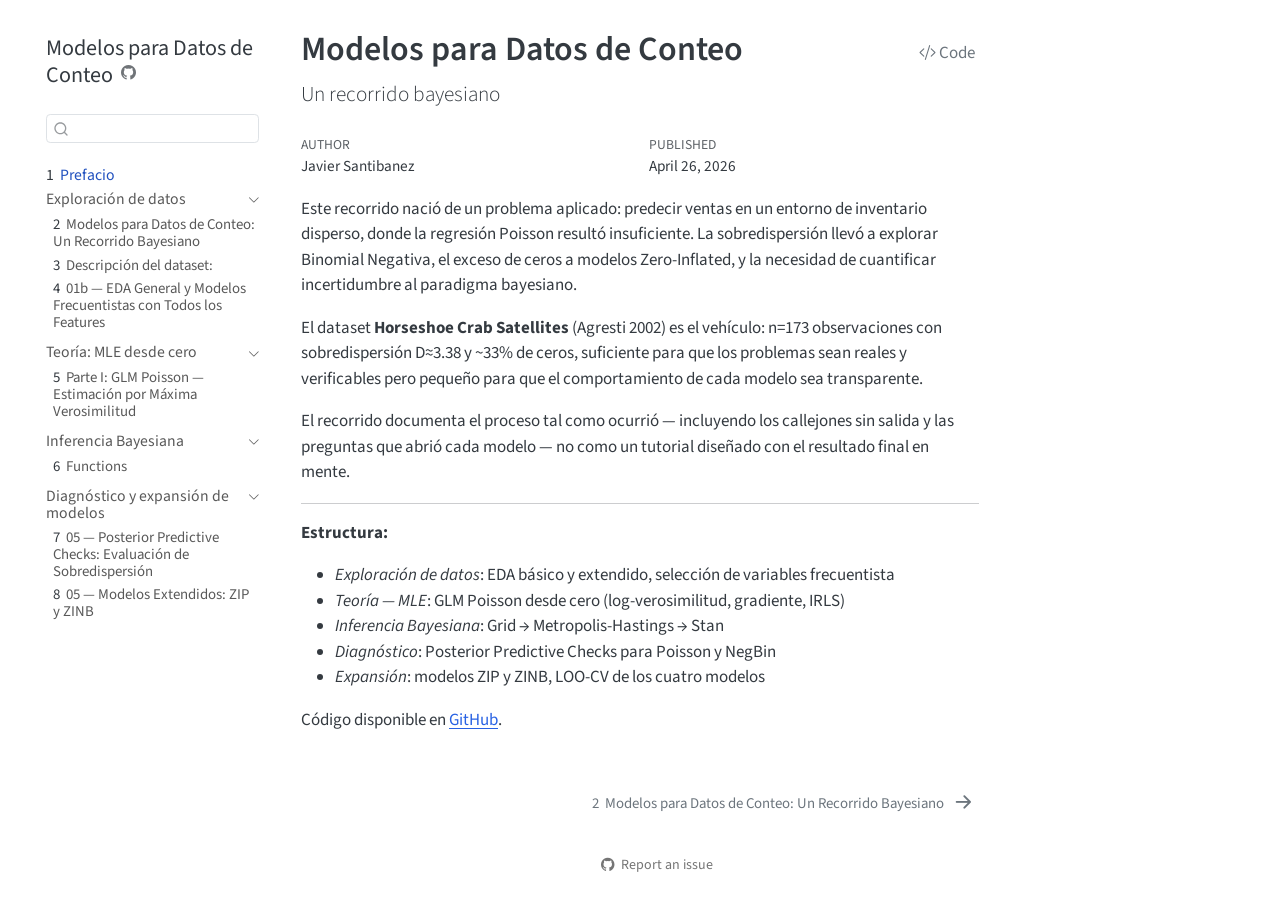
==== index.html @ c45ed1f7 "Built site for gh-pages" ====
<!DOCTYPE html>
<html xmlns="http://www.w3.org/1999/xhtml" lang="en" xml:lang="en"><head>

<meta charset="utf-8">
<meta name="generator" content="quarto-1.9.37">

<meta name="viewport" content="width=device-width, initial-scale=1.0, user-scalable=yes">

<meta name="author" content="Javier Santibanez">
<meta name="dcterms.date" content="2026-04-26">

<title>Modelos para Datos de Conteo</title>
<style>
/* Default styles provided by pandoc.
** See https://pandoc.org/MANUAL.html#variables-for-html for config info.
*/
code{white-space: pre-wrap;}
span.smallcaps{font-variant: small-caps;}
div.columns{display: flex; gap: min(4vw, 1.5em);}
div.column{flex: auto; overflow-x: auto;}
div.hanging-indent{margin-left: 1.5em; text-indent: -1.5em;}
ul.task-list{list-style: none;}
ul.task-list li input[type="checkbox"] {
  width: 0.8em;
  margin: 0 0.8em 0.2em -1em; /* quarto-specific, see https://github.com/quarto-dev/quarto-cli/issues/4556 */ 
  vertical-align: middle;
}
/* CSS for syntax highlighting */
html { -webkit-text-size-adjust: 100%; }
pre > code.sourceCode { white-space: pre; position: relative; }
pre > code.sourceCode > span { display: inline-block; line-height: 1.25; }
pre > code.sourceCode > span:empty { height: 1.2em; }
.sourceCode { overflow: visible; }
code.sourceCode > span { color: inherit; text-decoration: inherit; }
div.sourceCode { margin: 1em 0; }
pre.sourceCode { margin: 0; }
@media screen {
div.sourceCode { overflow: auto; }
}
@media print {
pre > code.sourceCode { white-space: pre-wrap; }
pre > code.sourceCode > span { text-indent: -5em; padding-left: 5em; }
}
pre.numberSource code
  { counter-reset: source-line 0; }
pre.numberSource code > span
  { position: relative; left: -4em; counter-increment: source-line; }
pre.numberSource code > span > a:first-child::before
  { content: counter(source-line);
    position: relative; left: -1em; text-align: right; vertical-align: baseline;
    border: none; display: inline-block;
    -webkit-touch-callout: none; -webkit-user-select: none;
    -khtml-user-select: none; -moz-user-select: none;
    -ms-user-select: none; user-select: none;
    padding: 0 4px; width: 4em;
  }
pre.numberSource { margin-left: 3em;  padding-left: 4px; }
div.sourceCode
  {   }
@media screen {
pre > code.sourceCode > span > a:first-child::before { text-decoration: underline; }
}
</style>


<script src="site_libs/quarto-nav/quarto-nav.js"></script>
<script src="site_libs/quarto-nav/headroom.min.js"></script>
<script src="site_libs/clipboard/clipboard.min.js"></script>
<script src="site_libs/quarto-search/autocomplete.umd.js"></script>
<script src="site_libs/quarto-search/fuse.min.js"></script>
<script src="site_libs/quarto-search/quarto-search.js"></script>
<meta name="quarto:offset" content="./">
<link href="./notebooks/00_introduccion.html" rel="next">
<script src="site_libs/quarto-html/quarto.js" type="module"></script>
<script src="site_libs/quarto-html/tabsets/tabsets.js" type="module"></script>
<script src="site_libs/quarto-html/popper.min.js"></script>
<script src="site_libs/quarto-html/tippy.umd.min.js"></script>
<script src="site_libs/quarto-html/anchor.min.js"></script>
<link href="site_libs/quarto-html/tippy.css" rel="stylesheet">
<link href="site_libs/quarto-html/quarto-syntax-highlighting-acf12a64177840b8d86f2d4f01b2e9fb.css" rel="stylesheet" id="quarto-text-highlighting-styles">
<script src="site_libs/bootstrap/bootstrap.min.js"></script>
<link href="site_libs/bootstrap/bootstrap-icons.css" rel="stylesheet">
<link href="site_libs/bootstrap/bootstrap-a672264d6ced0d2e61b1449019ffc00b.min.css" rel="stylesheet" append-hash="true" id="quarto-bootstrap" data-mode="light">
<script id="quarto-search-options" type="application/json">{
  "location": "sidebar",
  "copy-button": false,
  "collapse-after": 3,
  "panel-placement": "start",
  "type": "textbox",
  "limit": 50,
  "keyboard-shortcut": [
    "f",
    "/",
    "s"
  ],
  "show-item-context": false,
  "language": {
    "search-no-results-text": "No results",
    "search-matching-documents-text": "matching documents",
    "search-copy-link-title": "Copy link to search",
    "search-hide-matches-text": "Hide additional matches",
    "search-more-match-text": "more match in this document",
    "search-more-matches-text": "more matches in this document",
    "search-clear-button-title": "Clear",
    "search-text-placeholder": "",
    "search-detached-cancel-button-title": "Cancel",
    "search-submit-button-title": "Submit",
    "search-label": "Search"
  }
}</script>


</head>

<body class="nav-sidebar floating quarto-light">

<div id="quarto-search-results"></div>
  <header id="quarto-header" class="headroom fixed-top">
  <nav class="quarto-secondary-nav">
    <div class="container-fluid d-flex">
      <button type="button" class="quarto-btn-toggle btn" data-bs-toggle="collapse" role="button" data-bs-target=".quarto-sidebar-collapse-item" aria-controls="quarto-sidebar" aria-expanded="false" aria-label="Toggle sidebar navigation" onclick="if (window.quartoToggleHeadroom) { window.quartoToggleHeadroom(); }">
        <i class="bi bi-layout-text-sidebar-reverse"></i>
      </button>
        <nav class="quarto-page-breadcrumbs" aria-label="breadcrumb"><ol class="breadcrumb"><li class="breadcrumb-item"><a href="./index.html"><span class="chapter-number">1</span>&nbsp; <span class="chapter-title">Prefacio</span></a></li></ol></nav>
        <a class="flex-grow-1" role="navigation" data-bs-toggle="collapse" data-bs-target=".quarto-sidebar-collapse-item" aria-controls="quarto-sidebar" aria-expanded="false" aria-label="Toggle sidebar navigation" onclick="if (window.quartoToggleHeadroom) { window.quartoToggleHeadroom(); }">      
        </a>
      <button type="button" class="btn quarto-search-button" aria-label="Search" onclick="window.quartoOpenSearch();">
        <i class="bi bi-search"></i>
      </button>
    </div>
  </nav>
</header>
<!-- content -->
<div id="quarto-content" class="quarto-container page-columns page-rows-contents page-layout-article">
<!-- sidebar -->
  <nav id="quarto-sidebar" class="sidebar collapse collapse-horizontal quarto-sidebar-collapse-item sidebar-navigation floating overflow-auto">
    <div class="pt-lg-2 mt-2 text-left sidebar-header">
    <div class="sidebar-title mb-0 py-0">
      <a href="./">Modelos para Datos de Conteo</a> 
        <div class="sidebar-tools-main">
    <a href="https://github.com/ScJavier/bayesian-glm-count-data" title="Source Code" class="quarto-navigation-tool px-1" aria-label="Source Code"><i class="bi bi-github"></i></a>
</div>
    </div>
      </div>
        <div class="mt-2 flex-shrink-0 align-items-center">
        <div class="sidebar-search">
        <div id="quarto-search" class="" title="Search"></div>
        </div>
        </div>
    <div class="sidebar-menu-container"> 
    <ul class="list-unstyled mt-1">
        <li class="sidebar-item">
  <div class="sidebar-item-container"> 
  <a href="./index.html" class="sidebar-item-text sidebar-link active">
 <span class="menu-text"><span class="chapter-number">1</span>&nbsp; <span class="chapter-title">Prefacio</span></span></a>
  </div>
</li>
        <li class="sidebar-item sidebar-item-section">
      <div class="sidebar-item-container"> 
            <a class="sidebar-item-text sidebar-link text-start" data-bs-toggle="collapse" data-bs-target="#quarto-sidebar-section-1" role="navigation" aria-expanded="true">
 <span class="menu-text">Exploración de datos</span></a>
          <a class="sidebar-item-toggle text-start" data-bs-toggle="collapse" data-bs-target="#quarto-sidebar-section-1" role="navigation" aria-expanded="true" aria-label="Toggle section">
            <i class="bi bi-chevron-right ms-2"></i>
          </a> 
      </div>
      <ul id="quarto-sidebar-section-1" class="collapse list-unstyled sidebar-section depth1 show">  
          <li class="sidebar-item">
  <div class="sidebar-item-container"> 
  <a href="./notebooks/00_introduccion.html" class="sidebar-item-text sidebar-link">
 <span class="menu-text"><span class="chapter-number">2</span>&nbsp; <span class="chapter-title">Modelos para Datos de Conteo: Un Recorrido Bayesiano</span></span></a>
  </div>
</li>
          <li class="sidebar-item">
  <div class="sidebar-item-container"> 
  <a href="./notebooks/01_eda_frecuentista.html" class="sidebar-item-text sidebar-link">
 <span class="menu-text"><span class="chapter-number">3</span>&nbsp; <span class="chapter-title">Descripción del dataset:</span></span></a>
  </div>
</li>
          <li class="sidebar-item">
  <div class="sidebar-item-container"> 
  <a href="./notebooks/01b_eda_general.html" class="sidebar-item-text sidebar-link">
 <span class="menu-text"><span class="chapter-number">4</span>&nbsp; <span class="chapter-title">01b — EDA General y Modelos Frecuentistas con Todos los Features</span></span></a>
  </div>
</li>
      </ul>
  </li>
        <li class="sidebar-item sidebar-item-section">
      <div class="sidebar-item-container"> 
            <a class="sidebar-item-text sidebar-link text-start" data-bs-toggle="collapse" data-bs-target="#quarto-sidebar-section-2" role="navigation" aria-expanded="true">
 <span class="menu-text">Teoría: MLE desde cero</span></a>
          <a class="sidebar-item-toggle text-start" data-bs-toggle="collapse" data-bs-target="#quarto-sidebar-section-2" role="navigation" aria-expanded="true" aria-label="Toggle section">
            <i class="bi bi-chevron-right ms-2"></i>
          </a> 
      </div>
      <ul id="quarto-sidebar-section-2" class="collapse list-unstyled sidebar-section depth1 show">  
          <li class="sidebar-item">
  <div class="sidebar-item-container"> 
  <a href="./notebooks/02_mle_datos_simulados.html" class="sidebar-item-text sidebar-link">
 <span class="menu-text"><span class="chapter-number">5</span>&nbsp; <span class="chapter-title">Parte I: GLM Poisson — Estimación por Máxima Verosimilitud</span></span></a>
  </div>
</li>
      </ul>
  </li>
        <li class="sidebar-item sidebar-item-section">
      <div class="sidebar-item-container"> 
            <a class="sidebar-item-text sidebar-link text-start" data-bs-toggle="collapse" data-bs-target="#quarto-sidebar-section-3" role="navigation" aria-expanded="true">
 <span class="menu-text">Inferencia Bayesiana</span></a>
          <a class="sidebar-item-toggle text-start" data-bs-toggle="collapse" data-bs-target="#quarto-sidebar-section-3" role="navigation" aria-expanded="true" aria-label="Toggle section">
            <i class="bi bi-chevron-right ms-2"></i>
          </a> 
      </div>
      <ul id="quarto-sidebar-section-3" class="collapse list-unstyled sidebar-section depth1 show">  
          <li class="sidebar-item">
  <div class="sidebar-item-container"> 
  <a href="./notebooks/03_inferencia_bayesiana.html" class="sidebar-item-text sidebar-link">
 <span class="menu-text"><span class="chapter-number">6</span>&nbsp; <span class="chapter-title">Functions</span></span></a>
  </div>
</li>
      </ul>
  </li>
        <li class="sidebar-item sidebar-item-section">
      <div class="sidebar-item-container"> 
            <a class="sidebar-item-text sidebar-link text-start" data-bs-toggle="collapse" data-bs-target="#quarto-sidebar-section-4" role="navigation" aria-expanded="true">
 <span class="menu-text">Diagnóstico y expansión de modelos</span></a>
          <a class="sidebar-item-toggle text-start" data-bs-toggle="collapse" data-bs-target="#quarto-sidebar-section-4" role="navigation" aria-expanded="true" aria-label="Toggle section">
            <i class="bi bi-chevron-right ms-2"></i>
          </a> 
      </div>
      <ul id="quarto-sidebar-section-4" class="collapse list-unstyled sidebar-section depth1 show">  
          <li class="sidebar-item">
  <div class="sidebar-item-container"> 
  <a href="./notebooks/04_predictive_checks_base_models.html" class="sidebar-item-text sidebar-link">
 <span class="menu-text"><span class="chapter-number">7</span>&nbsp; <span class="chapter-title">05 — Posterior Predictive Checks: Evaluación de Sobredispersión</span></span></a>
  </div>
</li>
          <li class="sidebar-item">
  <div class="sidebar-item-container"> 
  <a href="./notebooks/05_extended_models.html" class="sidebar-item-text sidebar-link">
 <span class="menu-text"><span class="chapter-number">8</span>&nbsp; <span class="chapter-title">05 — Modelos Extendidos: ZIP y ZINB</span></span></a>
  </div>
</li>
      </ul>
  </li>
    </ul>
    </div>
</nav>
<div id="quarto-sidebar-glass" class="quarto-sidebar-collapse-item" data-bs-toggle="collapse" data-bs-target=".quarto-sidebar-collapse-item"></div>
<!-- margin-sidebar -->
    <div id="quarto-margin-sidebar" class="sidebar margin-sidebar zindex-bottom">
        
    </div>
<!-- main -->
<main class="content" id="quarto-document-content">

<header id="title-block-header" class="quarto-title-block default">
<div class="quarto-title">
<div class="quarto-title-block"><div><h1 class="title">Modelos para Datos de Conteo</h1><button type="button" class="btn code-tools-button" id="quarto-code-tools-source"><i class="bi"></i> Code</button></div></div>
<p class="subtitle lead">Un recorrido bayesiano</p>
</div>



<div class="quarto-title-meta">

    <div>
    <div class="quarto-title-meta-heading">Author</div>
    <div class="quarto-title-meta-contents">
             <p>Javier Santibanez </p>
          </div>
  </div>
    
    <div>
    <div class="quarto-title-meta-heading">Published</div>
    <div class="quarto-title-meta-contents">
      <p class="date">April 26, 2026</p>
    </div>
  </div>
  
    
  </div>
  


</header>


<p>Este recorrido nació de un problema aplicado: predecir ventas en un entorno de inventario disperso, donde la regresión Poisson resultó insuficiente. La sobredispersión llevó a explorar Binomial Negativa, el exceso de ceros a modelos Zero-Inflated, y la necesidad de cuantificar incertidumbre al paradigma bayesiano.</p>
<p>El dataset <strong>Horseshoe Crab Satellites</strong> (Agresti 2002) es el vehículo: n=173 observaciones con sobredispersión D≈3.38 y ~33% de ceros, suficiente para que los problemas sean reales y verificables pero pequeño para que el comportamiento de cada modelo sea transparente.</p>
<p>El recorrido documenta el proceso tal como ocurrió — incluyendo los callejones sin salida y las preguntas que abrió cada modelo — no como un tutorial diseñado con el resultado final en mente.</p>
<hr>
<p><strong>Estructura:</strong></p>
<ul>
<li><em>Exploración de datos</em>: EDA básico y extendido, selección de variables frecuentista</li>
<li><em>Teoría — MLE</em>: GLM Poisson desde cero (log-verosimilitud, gradiente, IRLS)</li>
<li><em>Inferencia Bayesiana</em>: Grid → Metropolis-Hastings → Stan</li>
<li><em>Diagnóstico</em>: Posterior Predictive Checks para Poisson y NegBin</li>
<li><em>Expansión</em>: modelos ZIP y ZINB, LOO-CV de los cuatro modelos</li>
</ul>
<p>Código disponible en <a href="https://github.com/ScJavier/bayesian-glm-count-data">GitHub</a>.</p>


<!-- -->


</main> <!-- /main -->
<script id="quarto-html-after-body" type="application/javascript">
  window.document.addEventListener("DOMContentLoaded", function (event) {
    const icon = "";
    const anchorJS = new window.AnchorJS();
    anchorJS.options = {
      placement: 'right',
      icon: icon
    };
    anchorJS.add('.anchored');
    const isCodeAnnotation = (el) => {
      for (const clz of el.classList) {
        if (clz.startsWith('code-annotation-')) {                     
          return true;
        }
      }
      return false;
    }
    const onCopySuccess = function(e) {
      // button target
      const button = e.trigger;
      // don't keep focus
      button.blur();
      // flash "checked"
      button.classList.add('code-copy-button-checked');
      var currentTitle = button.getAttribute("title");
      button.setAttribute("title", "Copied!");
      let tooltip;
      if (window.bootstrap) {
        button.setAttribute("data-bs-toggle", "tooltip");
        button.setAttribute("data-bs-placement", "left");
        button.setAttribute("data-bs-title", "Copied!");
        tooltip = new bootstrap.Tooltip(button, 
          { trigger: "manual", 
            customClass: "code-copy-button-tooltip",
            offset: [0, -8]});
        tooltip.show();    
      }
      setTimeout(function() {
        if (tooltip) {
          tooltip.hide();
          button.removeAttribute("data-bs-title");
          button.removeAttribute("data-bs-toggle");
          button.removeAttribute("data-bs-placement");
        }
        button.setAttribute("title", currentTitle);
        button.classList.remove('code-copy-button-checked');
      }, 1000);
      // clear code selection
      e.clearSelection();
    }
    const getTextToCopy = function(trigger) {
      const outerScaffold = trigger.parentElement.cloneNode(true);
      const codeEl = outerScaffold.querySelector('code');
      for (const childEl of codeEl.children) {
        if (isCodeAnnotation(childEl)) {
          childEl.remove();
        }
      }
      return codeEl.innerText;
    }
    const clipboard = new window.ClipboardJS('.code-copy-button:not([data-in-quarto-modal])', {
      text: getTextToCopy
    });
    clipboard.on('success', onCopySuccess);
    if (window.document.getElementById('quarto-embedded-source-code-modal')) {
      const clipboardModal = new window.ClipboardJS('.code-copy-button[data-in-quarto-modal]', {
        text: getTextToCopy,
        container: window.document.getElementById('quarto-embedded-source-code-modal')
      });
      clipboardModal.on('success', onCopySuccess);
    }
    const viewSource = window.document.getElementById('quarto-view-source') ||
                       window.document.getElementById('quarto-code-tools-source');
    if (viewSource) {
      const sourceUrl = viewSource.getAttribute("data-quarto-source-url");
      viewSource.addEventListener("click", function(e) {
        if (sourceUrl) {
          // rstudio viewer pane
          if (/\bcapabilities=\b/.test(window.location)) {
            window.open(sourceUrl);
          } else {
            window.location.href = sourceUrl;
          }
        } else {
          const modal = new bootstrap.Modal(document.getElementById('quarto-embedded-source-code-modal'));
          modal.show();
        }
        return false;
      });
    }
    function toggleCodeHandler(show) {
      return function(e) {
        const detailsSrc = window.document.querySelectorAll(".cell > details > .sourceCode");
        for (let i=0; i<detailsSrc.length; i++) {
          const details = detailsSrc[i].parentElement;
          if (show) {
            details.open = true;
          } else {
            details.removeAttribute("open");
          }
        }
        const cellCodeDivs = window.document.querySelectorAll(".cell > .sourceCode");
        const fromCls = show ? "hidden" : "unhidden";
        const toCls = show ? "unhidden" : "hidden";
        for (let i=0; i<cellCodeDivs.length; i++) {
          const codeDiv = cellCodeDivs[i];
          if (codeDiv.classList.contains(fromCls)) {
            codeDiv.classList.remove(fromCls);
            codeDiv.classList.add(toCls);
          } 
        }
        return false;
      }
    }
    const hideAllCode = window.document.getElementById("quarto-hide-all-code");
    if (hideAllCode) {
      hideAllCode.addEventListener("click", toggleCodeHandler(false));
    }
    const showAllCode = window.document.getElementById("quarto-show-all-code");
    if (showAllCode) {
      showAllCode.addEventListener("click", toggleCodeHandler(true));
    }
      var localhostRegex = new RegExp(/^(?:http|https):\/\/localhost\:?[0-9]*\//);
      var mailtoRegex = new RegExp(/^mailto:/);
        var filterRegex = new RegExp('/' + window.location.host + '/');
      var isInternal = (href) => {
          return filterRegex.test(href) || localhostRegex.test(href) || mailtoRegex.test(href);
      }
      // Inspect non-navigation links and adorn them if external
     var links = window.document.querySelectorAll('a[href]:not(.nav-link):not(.navbar-brand):not(.toc-action):not(.sidebar-link):not(.sidebar-item-toggle):not(.pagination-link):not(.no-external):not([aria-hidden]):not(.dropdown-item):not(.quarto-navigation-tool):not(.about-link)');
      for (var i=0; i<links.length; i++) {
        const link = links[i];
        if (!isInternal(link.href)) {
          // undo the damage that might have been done by quarto-nav.js in the case of
          // links that we want to consider external
          if (link.dataset.originalHref !== undefined) {
            link.href = link.dataset.originalHref;
          }
        }
      }
    function tippyHover(el, contentFn, onTriggerFn, onUntriggerFn) {
      const config = {
        allowHTML: true,
        maxWidth: 500,
        delay: 100,
        arrow: false,
        appendTo: function(el) {
            return el.parentElement;
        },
        interactive: true,
        interactiveBorder: 10,
        theme: 'quarto',
        placement: 'bottom-start',
      };
      if (contentFn) {
        config.content = contentFn;
      }
      if (onTriggerFn) {
        config.onTrigger = onTriggerFn;
      }
      if (onUntriggerFn) {
        config.onUntrigger = onUntriggerFn;
      }
      window.tippy(el, config); 
    }
    const noterefs = window.document.querySelectorAll('a[role="doc-noteref"]');
    for (var i=0; i<noterefs.length; i++) {
      const ref = noterefs[i];
      tippyHover(ref, function() {
        // use id or data attribute instead here
        let href = ref.getAttribute('data-footnote-href') || ref.getAttribute('href');
        try { href = new URL(href).hash; } catch {}
        const id = href.replace(/^#\/?/, "");
        const note = window.document.getElementById(id);
        if (note) {
          return note.innerHTML;
        } else {
          return "";
        }
      });
    }
    const xrefs = window.document.querySelectorAll('a.quarto-xref');
    const processXRef = (id, note) => {
      // Strip column container classes
      const stripColumnClz = (el) => {
        el.classList.remove("page-full", "page-columns");
        if (el.children) {
          for (const child of el.children) {
            stripColumnClz(child);
          }
        }
      }
      stripColumnClz(note)
      if (id === null || id.startsWith('sec-')) {
        // Special case sections, only their first couple elements
        const container = document.createElement("div");
        if (note.children && note.children.length > 2) {
          container.appendChild(note.children[0].cloneNode(true));
          for (let i = 1; i < note.children.length; i++) {
            const child = note.children[i];
            if (child.tagName === "P" && child.innerText === "") {
              continue;
            } else {
              container.appendChild(child.cloneNode(true));
              break;
            }
          }
          if (window.Quarto?.typesetMath) {
            window.Quarto.typesetMath(container);
          }
          return container.innerHTML
        } else {
          if (window.Quarto?.typesetMath) {
            window.Quarto.typesetMath(note);
          }
          return note.innerHTML;
        }
      } else {
        // Remove any anchor links if they are present
        const anchorLink = note.querySelector('a.anchorjs-link');
        if (anchorLink) {
          anchorLink.remove();
        }
        if (window.Quarto?.typesetMath) {
          window.Quarto.typesetMath(note);
        }
        if (note.classList.contains("callout")) {
          return note.outerHTML;
        } else {
          return note.innerHTML;
        }
      }
    }
    for (var i=0; i<xrefs.length; i++) {
      const xref = xrefs[i];
      tippyHover(xref, undefined, function(instance) {
        instance.disable();
        let url = xref.getAttribute('href');
        let hash = undefined; 
        if (url.startsWith('#')) {
          hash = url;
        } else {
          try { hash = new URL(url).hash; } catch {}
        }
        if (hash) {
          const id = hash.replace(/^#\/?/, "");
          const note = window.document.getElementById(id);
          if (note !== null) {
            try {
              const html = processXRef(id, note.cloneNode(true));
              instance.setContent(html);
            } finally {
              instance.enable();
              instance.show();
            }
          } else {
            // See if we can fetch this
            fetch(url.split('#')[0])
            .then(res => res.text())
            .then(html => {
              const parser = new DOMParser();
              const htmlDoc = parser.parseFromString(html, "text/html");
              const note = htmlDoc.getElementById(id);
              if (note !== null) {
                const html = processXRef(id, note);
                instance.setContent(html);
              } 
            }).finally(() => {
              instance.enable();
              instance.show();
            });
          }
        } else {
          // See if we can fetch a full url (with no hash to target)
          // This is a special case and we should probably do some content thinning / targeting
          fetch(url)
          .then(res => res.text())
          .then(html => {
            const parser = new DOMParser();
            const htmlDoc = parser.parseFromString(html, "text/html");
            const note = htmlDoc.querySelector('main.content');
            if (note !== null) {
              // This should only happen for chapter cross references
              // (since there is no id in the URL)
              // remove the first header
              if (note.children.length > 0 && note.children[0].tagName === "HEADER") {
                note.children[0].remove();
              }
              const html = processXRef(null, note);
              instance.setContent(html);
            } 
          }).finally(() => {
            instance.enable();
            instance.show();
          });
        }
      }, function(instance) {
      });
    }
        let selectedAnnoteEl;
        const selectorForAnnotation = ( cell, annotation) => {
          let cellAttr = 'data-code-cell="' + cell + '"';
          let lineAttr = 'data-code-annotation="' +  annotation + '"';
          const selector = 'span[' + cellAttr + '][' + lineAttr + ']';
          return selector;
        }
        const selectCodeLines = (annoteEl) => {
          const doc = window.document;
          const targetCell = annoteEl.getAttribute("data-target-cell");
          const targetAnnotation = annoteEl.getAttribute("data-target-annotation");
          const annoteSpan = window.document.querySelector(selectorForAnnotation(targetCell, targetAnnotation));
          const lines = annoteSpan.getAttribute("data-code-lines").split(",");
          const lineIds = lines.map((line) => {
            return targetCell + "-" + line;
          })
          let top = null;
          let height = null;
          let parent = null;
          if (lineIds.length > 0) {
              //compute the position of the single el (top and bottom and make a div)
              const el = window.document.getElementById(lineIds[0]);
              top = el.offsetTop;
              height = el.offsetHeight;
              parent = el.parentElement.parentElement;
            if (lineIds.length > 1) {
              const lastEl = window.document.getElementById(lineIds[lineIds.length - 1]);
              const bottom = lastEl.offsetTop + lastEl.offsetHeight;
              height = bottom - top;
            }
            if (top !== null && height !== null && parent !== null) {
              // cook up a div (if necessary) and position it 
              let div = window.document.getElementById("code-annotation-line-highlight");
              if (div === null) {
                div = window.document.createElement("div");
                div.setAttribute("id", "code-annotation-line-highlight");
                div.style.position = 'absolute';
                parent.appendChild(div);
              }
              div.style.top = top - 2 + "px";
              div.style.height = height + 4 + "px";
              div.style.left = 0;
              let gutterDiv = window.document.getElementById("code-annotation-line-highlight-gutter");
              if (gutterDiv === null) {
                gutterDiv = window.document.createElement("div");
                gutterDiv.setAttribute("id", "code-annotation-line-highlight-gutter");
                gutterDiv.style.position = 'absolute';
                const codeCell = window.document.getElementById(targetCell);
                const gutter = codeCell.querySelector('.code-annotation-gutter');
                gutter.appendChild(gutterDiv);
              }
              gutterDiv.style.top = top - 2 + "px";
              gutterDiv.style.height = height + 4 + "px";
            }
            selectedAnnoteEl = annoteEl;
          }
        };
        const unselectCodeLines = () => {
          const elementsIds = ["code-annotation-line-highlight", "code-annotation-line-highlight-gutter"];
          elementsIds.forEach((elId) => {
            const div = window.document.getElementById(elId);
            if (div) {
              div.remove();
            }
          });
          selectedAnnoteEl = undefined;
        };
          // Handle positioning of the toggle
      window.addEventListener(
        "resize",
        throttle(() => {
          elRect = undefined;
          if (selectedAnnoteEl) {
            selectCodeLines(selectedAnnoteEl);
          }
        }, 10)
      );
      function throttle(fn, ms) {
      let throttle = false;
      let timer;
        return (...args) => {
          if(!throttle) { // first call gets through
              fn.apply(this, args);
              throttle = true;
          } else { // all the others get throttled
              if(timer) clearTimeout(timer); // cancel #2
              timer = setTimeout(() => {
                fn.apply(this, args);
                timer = throttle = false;
              }, ms);
          }
        };
      }
        // Attach click handler to the DT
        const annoteDls = window.document.querySelectorAll('dt[data-target-cell]');
        for (const annoteDlNode of annoteDls) {
          annoteDlNode.addEventListener('click', (event) => {
            const clickedEl = event.target;
            if (clickedEl !== selectedAnnoteEl) {
              unselectCodeLines();
              const activeEl = window.document.querySelector('dt[data-target-cell].code-annotation-active');
              if (activeEl) {
                activeEl.classList.remove('code-annotation-active');
              }
              selectCodeLines(clickedEl);
              clickedEl.classList.add('code-annotation-active');
            } else {
              // Unselect the line
              unselectCodeLines();
              clickedEl.classList.remove('code-annotation-active');
            }
          });
        }
    const findCites = (el) => {
      const parentEl = el.parentElement;
      if (parentEl) {
        const cites = parentEl.dataset.cites;
        if (cites) {
          return {
            el,
            cites: cites.split(' ')
          };
        } else {
          return findCites(el.parentElement)
        }
      } else {
        return undefined;
      }
    };
    var bibliorefs = window.document.querySelectorAll('a[role="doc-biblioref"]');
    for (var i=0; i<bibliorefs.length; i++) {
      const ref = bibliorefs[i];
      const citeInfo = findCites(ref);
      if (citeInfo) {
        tippyHover(citeInfo.el, function() {
          var popup = window.document.createElement('div');
          citeInfo.cites.forEach(function(cite) {
            var citeDiv = window.document.createElement('div');
            citeDiv.classList.add('hanging-indent');
            citeDiv.classList.add('csl-entry');
            var biblioDiv = window.document.getElementById('ref-' + cite);
            if (biblioDiv) {
              citeDiv.innerHTML = biblioDiv.innerHTML;
            }
            popup.appendChild(citeDiv);
          });
          return popup.innerHTML;
        });
      }
    }
  });
  </script>
<nav class="page-navigation">
  <div class="nav-page nav-page-previous">
  </div>
  <div class="nav-page nav-page-next">
      <a href="./notebooks/00_introduccion.html" class="pagination-link" aria-label="Modelos para Datos de Conteo: Un Recorrido Bayesiano">
        <span class="nav-page-text"><span class="chapter-number">2</span>&nbsp; <span class="chapter-title">Modelos para Datos de Conteo: Un Recorrido Bayesiano</span></span> <i class="bi bi-arrow-right-short"></i>
      </a>
  </div>
</nav><div class="modal fade" id="quarto-embedded-source-code-modal" tabindex="-1" aria-labelledby="quarto-embedded-source-code-modal-label" aria-hidden="true"><div class="modal-dialog modal-dialog-scrollable"><div class="modal-content"><div class="modal-header"><h5 class="modal-title" id="quarto-embedded-source-code-modal-label">Source Code</h5><button class="btn-close" data-bs-dismiss="modal"></button></div><div class="modal-body"><div class="">
<div class="code-copy-outer-scaffold"><div class="sourceCode" id="cb1" data-shortcodes="false"><pre class="sourceCode markdown code-with-copy"><code class="sourceCode markdown"><span id="cb1-1"><a href="#cb1-1" aria-hidden="true" tabindex="-1"></a><span class="co">---</span></span>
<span id="cb1-2"><a href="#cb1-2" aria-hidden="true" tabindex="-1"></a><span class="an">title:</span><span class="co"> "Prefacio"</span></span>
<span id="cb1-3"><a href="#cb1-3" aria-hidden="true" tabindex="-1"></a><span class="co">---</span></span>
<span id="cb1-4"><a href="#cb1-4" aria-hidden="true" tabindex="-1"></a></span>
<span id="cb1-5"><a href="#cb1-5" aria-hidden="true" tabindex="-1"></a>Este recorrido nació de un problema aplicado: predecir ventas en un entorno de</span>
<span id="cb1-6"><a href="#cb1-6" aria-hidden="true" tabindex="-1"></a>inventario disperso, donde la regresión Poisson resultó insuficiente. La sobredispersión</span>
<span id="cb1-7"><a href="#cb1-7" aria-hidden="true" tabindex="-1"></a>llevó a explorar Binomial Negativa, el exceso de ceros a modelos Zero-Inflated, y la</span>
<span id="cb1-8"><a href="#cb1-8" aria-hidden="true" tabindex="-1"></a>necesidad de cuantificar incertidumbre al paradigma bayesiano.</span>
<span id="cb1-9"><a href="#cb1-9" aria-hidden="true" tabindex="-1"></a></span>
<span id="cb1-10"><a href="#cb1-10" aria-hidden="true" tabindex="-1"></a>El dataset **Horseshoe Crab Satellites** (Agresti 2002) es el vehículo: n=173</span>
<span id="cb1-11"><a href="#cb1-11" aria-hidden="true" tabindex="-1"></a>observaciones con sobredispersión D≈3.38 y ~33% de ceros, suficiente para que los</span>
<span id="cb1-12"><a href="#cb1-12" aria-hidden="true" tabindex="-1"></a>problemas sean reales y verificables pero pequeño para que el comportamiento de cada</span>
<span id="cb1-13"><a href="#cb1-13" aria-hidden="true" tabindex="-1"></a>modelo sea transparente.</span>
<span id="cb1-14"><a href="#cb1-14" aria-hidden="true" tabindex="-1"></a></span>
<span id="cb1-15"><a href="#cb1-15" aria-hidden="true" tabindex="-1"></a>El recorrido documenta el proceso tal como ocurrió — incluyendo los callejones sin</span>
<span id="cb1-16"><a href="#cb1-16" aria-hidden="true" tabindex="-1"></a>salida y las preguntas que abrió cada modelo — no como un tutorial diseñado con el</span>
<span id="cb1-17"><a href="#cb1-17" aria-hidden="true" tabindex="-1"></a>resultado final en mente.</span>
<span id="cb1-18"><a href="#cb1-18" aria-hidden="true" tabindex="-1"></a></span>
<span id="cb1-19"><a href="#cb1-19" aria-hidden="true" tabindex="-1"></a>---</span>
<span id="cb1-20"><a href="#cb1-20" aria-hidden="true" tabindex="-1"></a></span>
<span id="cb1-21"><a href="#cb1-21" aria-hidden="true" tabindex="-1"></a>**Estructura:**</span>
<span id="cb1-22"><a href="#cb1-22" aria-hidden="true" tabindex="-1"></a></span>
<span id="cb1-23"><a href="#cb1-23" aria-hidden="true" tabindex="-1"></a><span class="ss">- </span>*Exploración de datos*: EDA básico y extendido, selección de variables frecuentista</span>
<span id="cb1-24"><a href="#cb1-24" aria-hidden="true" tabindex="-1"></a><span class="ss">- </span>*Teoría — MLE*: GLM Poisson desde cero (log-verosimilitud, gradiente, IRLS)</span>
<span id="cb1-25"><a href="#cb1-25" aria-hidden="true" tabindex="-1"></a><span class="ss">- </span>*Inferencia Bayesiana*: Grid → Metropolis-Hastings → Stan</span>
<span id="cb1-26"><a href="#cb1-26" aria-hidden="true" tabindex="-1"></a><span class="ss">- </span>*Diagnóstico*: Posterior Predictive Checks para Poisson y NegBin</span>
<span id="cb1-27"><a href="#cb1-27" aria-hidden="true" tabindex="-1"></a><span class="ss">- </span>*Expansión*: modelos ZIP y ZINB, LOO-CV de los cuatro modelos</span>
<span id="cb1-28"><a href="#cb1-28" aria-hidden="true" tabindex="-1"></a></span>
<span id="cb1-29"><a href="#cb1-29" aria-hidden="true" tabindex="-1"></a>Código disponible en <span class="co">[</span><span class="ot">GitHub</span><span class="co">](https://github.com/ScJavier/bayesian-glm-count-data)</span>.</span></code></pre></div><button title="Copy to Clipboard" class="code-copy-button" data-in-quarto-modal=""><i class="bi"></i></button></div>
</div></div></div></div></div>
</div> <!-- /content -->




<footer class="footer"><div class="nav-footer"><div class="nav-footer-center"><div class="toc-actions"><ul><li><a href="https://github.com/ScJavier/bayesian-glm-count-data/issues/new" class="toc-action"><i class="bi bi-github"></i>Report an issue</a></li></ul></div></div></div></footer></body></html>
---- site_libs/quarto-html/tippy.css ----
.tippy-box[data-animation=fade][data-state=hidden]{opacity:0}[data-tippy-root]{max-width:calc(100vw - 10px)}.tippy-box{position:relative;background-color:#333;color:#fff;border-radius:4px;font-size:14px;line-height:1.4;white-space:normal;outline:0;transition-property:transform,visibility,opacity}.tippy-box[data-placement^=top]>.tippy-arrow{bottom:0}.tippy-box[data-placement^=top]>.tippy-arrow:before{bottom:-7px;left:0;border-width:8px 8px 0;border-top-color:initial;transform-origin:center top}.tippy-box[data-placement^=bottom]>.tippy-arrow{top:0}.tippy-box[data-placement^=bottom]>.tippy-arrow:before{top:-7px;left:0;border-width:0 8px 8px;border-bottom-color:initial;transform-origin:center bottom}.tippy-box[data-placement^=left]>.tippy-arrow{right:0}.tippy-box[data-placement^=left]>.tippy-arrow:before{border-width:8px 0 8px 8px;border-left-color:initial;right:-7px;transform-origin:center left}.tippy-box[data-placement^=right]>.tippy-arrow{left:0}.tippy-box[data-placement^=right]>.tippy-arrow:before{left:-7px;border-width:8px 8px 8px 0;border-right-color:initial;transform-origin:center right}.tippy-box[data-inertia][data-state=visible]{transition-timing-function:cubic-bezier(.54,1.5,.38,1.11)}.tippy-arrow{width:16px;height:16px;color:#333}.tippy-arrow:before{content:"";position:absolute;border-color:transparent;border-style:solid}.tippy-content{position:relative;padding:5px 9px;z-index:1}
---- site_libs/quarto-html/quarto-syntax-highlighting-acf12a64177840b8d86f2d4f01b2e9fb.css ----
/* quarto syntax highlight colors */
:root {
  --quarto-hl-al-color: #ff5555;
  --quarto-hl-an-color: #6a737d;
  --quarto-hl-at-color: #d73a49;
  --quarto-hl-bn-color: #005cc5;
  --quarto-hl-bu-color: #d73a49;
  --quarto-hl-ch-color: #032f62;
  --quarto-hl-co-color: #6a737d;
  --quarto-hl-cv-color: #6a737d;
  --quarto-hl-cn-color: #005cc5;
  --quarto-hl-cf-color: #d73a49;
  --quarto-hl-dt-color: #d73a49;
  --quarto-hl-dv-color: #005cc5;
  --quarto-hl-do-color: #6a737d;
  --quarto-hl-er-color: #ff5555;
  --quarto-hl-ex-color: #d73a49;
  --quarto-hl-fl-color: #005cc5;
  --quarto-hl-fu-color: #6f42c1;
  --quarto-hl-im-color: #032f62;
  --quarto-hl-in-color: #6a737d;
  --quarto-hl-kw-color: #d73a49;
  --quarto-hl-op-color: #24292e;
  --quarto-hl-pp-color: #d73a49;
  --quarto-hl-re-color: #6a737d;
  --quarto-hl-sc-color: #005cc5;
  --quarto-hl-ss-color: #032f62;
  --quarto-hl-st-color: #032f62;
  --quarto-hl-va-color: #e36209;
  --quarto-hl-vs-color: #032f62;
  --quarto-hl-wa-color: #ff5555;
}

/* other quarto variables */
:root {
  --quarto-font-monospace: SFMono-Regular, Menlo, Monaco, Consolas, "Liberation Mono", "Courier New", monospace;
}

/* syntax highlight based on Pandoc's rules */
pre > code.sourceCode > span {
  color: #24292e;
}

code.sourceCode > span {
  color: #24292e;
}

div.sourceCode,
div.sourceCode pre.sourceCode {
  color: #24292e;
}

/* Normal */
code span {
  color: #24292e;
}

/* Alert */
code span.al {
  font-weight: bold;
  color: #ff5555;
}

/* Annotation */
code span.an {
  color: #6a737d;
}

/* Attribute */
code span.at {
  color: #d73a49;
}

/* BaseN */
code span.bn {
  color: #005cc5;
}

/* BuiltIn */
code span.bu {
  color: #d73a49;
}

/* ControlFlow */
code span.cf {
  color: #d73a49;
}

/* Char */
code span.ch {
  color: #032f62;
}

/* Constant */
code span.cn {
  color: #005cc5;
}

/* Comment */
code span.co {
  color: #6a737d;
}

/* CommentVar */
code span.cv {
  color: #6a737d;
}

/* Documentation */
code span.do {
  color: #6a737d;
}

/* DataType */
code span.dt {
  color: #d73a49;
}

/* DecVal */
code span.dv {
  color: #005cc5;
}

/* Error */
code span.er {
  color: #ff5555;
  text-decoration: underline;
}

/* Extension */
code span.ex {
  font-weight: bold;
  color: #d73a49;
}

/* Float */
code span.fl {
  color: #005cc5;
}

/* Function */
code span.fu {
  color: #6f42c1;
}

/* Import */
code span.im {
  color: #032f62;
}

/* Information */
code span.in {
  color: #6a737d;
}

/* Keyword */
code span.kw {
  color: #d73a49;
}

/* Operator */
code span.op {
  color: #24292e;
}

/* Preprocessor */
code span.pp {
  color: #d73a49;
}

/* RegionMarker */
code span.re {
  color: #6a737d;
}

/* SpecialChar */
code span.sc {
  color: #005cc5;
}

/* SpecialString */
code span.ss {
  color: #032f62;
}

/* String */
code span.st {
  color: #032f62;
}

/* Variable */
code span.va {
  color: #e36209;
}

/* VerbatimString */
code span.vs {
  color: #032f62;
}

/* Warning */
code span.wa {
  color: #ff5555;
}

.prevent-inlining {
  content: "</";
}

/*# sourceMappingURL=e41d78b1f7017e44483b7fefd7a010af.css.map */
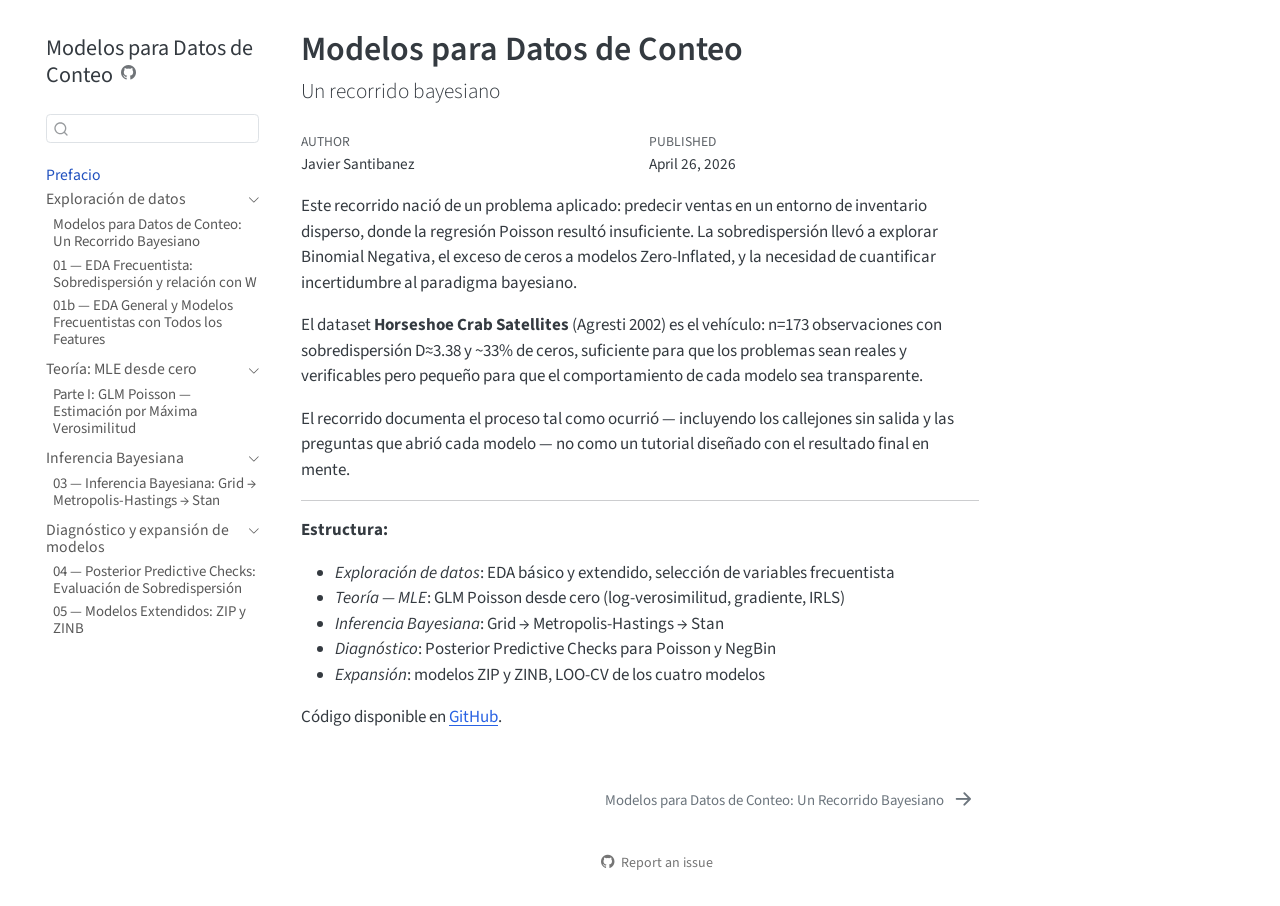
==== commit 0f7ca6de: "Built site for gh-pages" ====
--- a/index.html
+++ b/index.html
@@ -24,41 +24,6 @@
   width: 0.8em;
   margin: 0 0.8em 0.2em -1em; /* quarto-specific, see https://github.com/quarto-dev/quarto-cli/issues/4556 */ 
   vertical-align: middle;
-}
-/* CSS for syntax highlighting */
-html { -webkit-text-size-adjust: 100%; }
-pre > code.sourceCode { white-space: pre; position: relative; }
-pre > code.sourceCode > span { display: inline-block; line-height: 1.25; }
-pre > code.sourceCode > span:empty { height: 1.2em; }
-.sourceCode { overflow: visible; }
-code.sourceCode > span { color: inherit; text-decoration: inherit; }
-div.sourceCode { margin: 1em 0; }
-pre.sourceCode { margin: 0; }
-@media screen {
-div.sourceCode { overflow: auto; }
-}
-@media print {
-pre > code.sourceCode { white-space: pre-wrap; }
-pre > code.sourceCode > span { text-indent: -5em; padding-left: 5em; }
-}
-pre.numberSource code
-  { counter-reset: source-line 0; }
-pre.numberSource code > span
-  { position: relative; left: -4em; counter-increment: source-line; }
-pre.numberSource code > span > a:first-child::before
-  { content: counter(source-line);
-    position: relative; left: -1em; text-align: right; vertical-align: baseline;
-    border: none; display: inline-block;
-    -webkit-touch-callout: none; -webkit-user-select: none;
-    -khtml-user-select: none; -moz-user-select: none;
-    -ms-user-select: none; user-select: none;
-    padding: 0 4px; width: 4em;
-  }
-pre.numberSource { margin-left: 3em;  padding-left: 4px; }
-div.sourceCode
-  {   }
-@media screen {
-pre > code.sourceCode > span > a:first-child::before { text-decoration: underline; }
 }
 </style>
 
@@ -121,7 +86,7 @@
       <button type="button" class="quarto-btn-toggle btn" data-bs-toggle="collapse" role="button" data-bs-target=".quarto-sidebar-collapse-item" aria-controls="quarto-sidebar" aria-expanded="false" aria-label="Toggle sidebar navigation" onclick="if (window.quartoToggleHeadroom) { window.quartoToggleHeadroom(); }">
         <i class="bi bi-layout-text-sidebar-reverse"></i>
       </button>
-        <nav class="quarto-page-breadcrumbs" aria-label="breadcrumb"><ol class="breadcrumb"><li class="breadcrumb-item"><a href="./index.html"><span class="chapter-number">1</span>&nbsp; <span class="chapter-title">Prefacio</span></a></li></ol></nav>
+        <nav class="quarto-page-breadcrumbs" aria-label="breadcrumb"><ol class="breadcrumb"><li class="breadcrumb-item"><a href="./index.html"><span class="chapter-title">Prefacio</span></a></li></ol></nav>
         <a class="flex-grow-1" role="navigation" data-bs-toggle="collapse" data-bs-target=".quarto-sidebar-collapse-item" aria-controls="quarto-sidebar" aria-expanded="false" aria-label="Toggle sidebar navigation" onclick="if (window.quartoToggleHeadroom) { window.quartoToggleHeadroom(); }">      
         </a>
       <button type="button" class="btn quarto-search-button" aria-label="Search" onclick="window.quartoOpenSearch();">
@@ -151,8 +116,7 @@
     <ul class="list-unstyled mt-1">
         <li class="sidebar-item">
   <div class="sidebar-item-container"> 
-  <a href="./index.html" class="sidebar-item-text sidebar-link active">
- <span class="menu-text"><span class="chapter-number">1</span>&nbsp; <span class="chapter-title">Prefacio</span></span></a>
+  <a href="./index.html" class="sidebar-item-text sidebar-link active"><span class="chapter-title">Prefacio</span></a>
   </div>
 </li>
         <li class="sidebar-item sidebar-item-section">
@@ -166,20 +130,17 @@
       <ul id="quarto-sidebar-section-1" class="collapse list-unstyled sidebar-section depth1 show">  
           <li class="sidebar-item">
   <div class="sidebar-item-container"> 
-  <a href="./notebooks/00_introduccion.html" class="sidebar-item-text sidebar-link">
- <span class="menu-text"><span class="chapter-number">2</span>&nbsp; <span class="chapter-title">Modelos para Datos de Conteo: Un Recorrido Bayesiano</span></span></a>
+  <a href="./notebooks/00_introduccion.html" class="sidebar-item-text sidebar-link"><span class="chapter-title">Modelos para Datos de Conteo: Un Recorrido Bayesiano</span></a>
   </div>
 </li>
           <li class="sidebar-item">
   <div class="sidebar-item-container"> 
-  <a href="./notebooks/01_eda_frecuentista.html" class="sidebar-item-text sidebar-link">
- <span class="menu-text"><span class="chapter-number">3</span>&nbsp; <span class="chapter-title">Descripción del dataset:</span></span></a>
+  <a href="./notebooks/01_eda_frecuentista.html" class="sidebar-item-text sidebar-link"><span class="chapter-title">01 — EDA Frecuentista: Sobredispersión y relación con W</span></a>
   </div>
 </li>
           <li class="sidebar-item">
   <div class="sidebar-item-container"> 
-  <a href="./notebooks/01b_eda_general.html" class="sidebar-item-text sidebar-link">
- <span class="menu-text"><span class="chapter-number">4</span>&nbsp; <span class="chapter-title">01b — EDA General y Modelos Frecuentistas con Todos los Features</span></span></a>
+  <a href="./notebooks/01b_eda_general.html" class="sidebar-item-text sidebar-link"><span class="chapter-title">01b — EDA General y Modelos Frecuentistas con Todos los Features</span></a>
   </div>
 </li>
       </ul>
@@ -195,8 +156,7 @@
       <ul id="quarto-sidebar-section-2" class="collapse list-unstyled sidebar-section depth1 show">  
           <li class="sidebar-item">
   <div class="sidebar-item-container"> 
-  <a href="./notebooks/02_mle_datos_simulados.html" class="sidebar-item-text sidebar-link">
- <span class="menu-text"><span class="chapter-number">5</span>&nbsp; <span class="chapter-title">Parte I: GLM Poisson — Estimación por Máxima Verosimilitud</span></span></a>
+  <a href="./notebooks/02_mle_datos_simulados.html" class="sidebar-item-text sidebar-link"><span class="chapter-title">Parte I: GLM Poisson — Estimación por Máxima Verosimilitud</span></a>
   </div>
 </li>
       </ul>
@@ -212,8 +172,7 @@
       <ul id="quarto-sidebar-section-3" class="collapse list-unstyled sidebar-section depth1 show">  
           <li class="sidebar-item">
   <div class="sidebar-item-container"> 
-  <a href="./notebooks/03_inferencia_bayesiana.html" class="sidebar-item-text sidebar-link">
- <span class="menu-text"><span class="chapter-number">6</span>&nbsp; <span class="chapter-title">Functions</span></span></a>
+  <a href="./notebooks/03_inferencia_bayesiana.html" class="sidebar-item-text sidebar-link"><span class="chapter-title">03 — Inferencia Bayesiana: Grid → Metropolis-Hastings → Stan</span></a>
   </div>
 </li>
       </ul>
@@ -229,14 +188,12 @@
       <ul id="quarto-sidebar-section-4" class="collapse list-unstyled sidebar-section depth1 show">  
           <li class="sidebar-item">
   <div class="sidebar-item-container"> 
-  <a href="./notebooks/04_predictive_checks_base_models.html" class="sidebar-item-text sidebar-link">
- <span class="menu-text"><span class="chapter-number">7</span>&nbsp; <span class="chapter-title">05 — Posterior Predictive Checks: Evaluación de Sobredispersión</span></span></a>
+  <a href="./notebooks/04_predictive_checks_base_models.html" class="sidebar-item-text sidebar-link"><span class="chapter-title">04 — Posterior Predictive Checks: Evaluación de Sobredispersión</span></a>
   </div>
 </li>
           <li class="sidebar-item">
   <div class="sidebar-item-container"> 
-  <a href="./notebooks/05_extended_models.html" class="sidebar-item-text sidebar-link">
- <span class="menu-text"><span class="chapter-number">8</span>&nbsp; <span class="chapter-title">05 — Modelos Extendidos: ZIP y ZINB</span></span></a>
+  <a href="./notebooks/05_extended_models.html" class="sidebar-item-text sidebar-link"><span class="chapter-title">05 — Modelos Extendidos: ZIP y ZINB</span></a>
   </div>
 </li>
       </ul>
@@ -254,7 +211,7 @@
 
 <header id="title-block-header" class="quarto-title-block default">
 <div class="quarto-title">
-<div class="quarto-title-block"><div><h1 class="title">Modelos para Datos de Conteo</h1><button type="button" class="btn code-tools-button" id="quarto-code-tools-source"><i class="bi"></i> Code</button></div></div>
+<h1 class="title">Modelos para Datos de Conteo</h1>
 <p class="subtitle lead">Un recorrido bayesiano</p>
 </div>
 
@@ -298,8 +255,6 @@
 </ul>
 <p>Código disponible en <a href="https://github.com/ScJavier/bayesian-glm-count-data">GitHub</a>.</p>
 
-
-<!-- -->
 
 
 </main> <!-- /main -->
@@ -373,57 +328,6 @@
         container: window.document.getElementById('quarto-embedded-source-code-modal')
       });
       clipboardModal.on('success', onCopySuccess);
-    }
-    const viewSource = window.document.getElementById('quarto-view-source') ||
-                       window.document.getElementById('quarto-code-tools-source');
-    if (viewSource) {
-      const sourceUrl = viewSource.getAttribute("data-quarto-source-url");
-      viewSource.addEventListener("click", function(e) {
-        if (sourceUrl) {
-          // rstudio viewer pane
-          if (/\bcapabilities=\b/.test(window.location)) {
-            window.open(sourceUrl);
-          } else {
-            window.location.href = sourceUrl;
-          }
-        } else {
-          const modal = new bootstrap.Modal(document.getElementById('quarto-embedded-source-code-modal'));
-          modal.show();
-        }
-        return false;
-      });
-    }
-    function toggleCodeHandler(show) {
-      return function(e) {
-        const detailsSrc = window.document.querySelectorAll(".cell > details > .sourceCode");
-        for (let i=0; i<detailsSrc.length; i++) {
-          const details = detailsSrc[i].parentElement;
-          if (show) {
-            details.open = true;
-          } else {
-            details.removeAttribute("open");
-          }
-        }
-        const cellCodeDivs = window.document.querySelectorAll(".cell > .sourceCode");
-        const fromCls = show ? "hidden" : "unhidden";
-        const toCls = show ? "unhidden" : "hidden";
-        for (let i=0; i<cellCodeDivs.length; i++) {
-          const codeDiv = cellCodeDivs[i];
-          if (codeDiv.classList.contains(fromCls)) {
-            codeDiv.classList.remove(fromCls);
-            codeDiv.classList.add(toCls);
-          } 
-        }
-        return false;
-      }
-    }
-    const hideAllCode = window.document.getElementById("quarto-hide-all-code");
-    if (hideAllCode) {
-      hideAllCode.addEventListener("click", toggleCodeHandler(false));
-    }
-    const showAllCode = window.document.getElementById("quarto-show-all-code");
-    if (showAllCode) {
-      showAllCode.addEventListener("click", toggleCodeHandler(true));
     }
       var localhostRegex = new RegExp(/^(?:http|https):\/\/localhost\:?[0-9]*\//);
       var mailtoRegex = new RegExp(/^mailto:/);
@@ -759,40 +663,10 @@
   </div>
   <div class="nav-page nav-page-next">
       <a href="./notebooks/00_introduccion.html" class="pagination-link" aria-label="Modelos para Datos de Conteo: Un Recorrido Bayesiano">
-        <span class="nav-page-text"><span class="chapter-number">2</span>&nbsp; <span class="chapter-title">Modelos para Datos de Conteo: Un Recorrido Bayesiano</span></span> <i class="bi bi-arrow-right-short"></i>
+        <span class="nav-page-text"><span class="chapter-title">Modelos para Datos de Conteo: Un Recorrido Bayesiano</span></span> <i class="bi bi-arrow-right-short"></i>
       </a>
   </div>
-</nav><div class="modal fade" id="quarto-embedded-source-code-modal" tabindex="-1" aria-labelledby="quarto-embedded-source-code-modal-label" aria-hidden="true"><div class="modal-dialog modal-dialog-scrollable"><div class="modal-content"><div class="modal-header"><h5 class="modal-title" id="quarto-embedded-source-code-modal-label">Source Code</h5><button class="btn-close" data-bs-dismiss="modal"></button></div><div class="modal-body"><div class="">
-<div class="code-copy-outer-scaffold"><div class="sourceCode" id="cb1" data-shortcodes="false"><pre class="sourceCode markdown code-with-copy"><code class="sourceCode markdown"><span id="cb1-1"><a href="#cb1-1" aria-hidden="true" tabindex="-1"></a><span class="co">---</span></span>
-<span id="cb1-2"><a href="#cb1-2" aria-hidden="true" tabindex="-1"></a><span class="an">title:</span><span class="co"> "Prefacio"</span></span>
-<span id="cb1-3"><a href="#cb1-3" aria-hidden="true" tabindex="-1"></a><span class="co">---</span></span>
-<span id="cb1-4"><a href="#cb1-4" aria-hidden="true" tabindex="-1"></a></span>
-<span id="cb1-5"><a href="#cb1-5" aria-hidden="true" tabindex="-1"></a>Este recorrido nació de un problema aplicado: predecir ventas en un entorno de</span>
-<span id="cb1-6"><a href="#cb1-6" aria-hidden="true" tabindex="-1"></a>inventario disperso, donde la regresión Poisson resultó insuficiente. La sobredispersión</span>
-<span id="cb1-7"><a href="#cb1-7" aria-hidden="true" tabindex="-1"></a>llevó a explorar Binomial Negativa, el exceso de ceros a modelos Zero-Inflated, y la</span>
-<span id="cb1-8"><a href="#cb1-8" aria-hidden="true" tabindex="-1"></a>necesidad de cuantificar incertidumbre al paradigma bayesiano.</span>
-<span id="cb1-9"><a href="#cb1-9" aria-hidden="true" tabindex="-1"></a></span>
-<span id="cb1-10"><a href="#cb1-10" aria-hidden="true" tabindex="-1"></a>El dataset **Horseshoe Crab Satellites** (Agresti 2002) es el vehículo: n=173</span>
-<span id="cb1-11"><a href="#cb1-11" aria-hidden="true" tabindex="-1"></a>observaciones con sobredispersión D≈3.38 y ~33% de ceros, suficiente para que los</span>
-<span id="cb1-12"><a href="#cb1-12" aria-hidden="true" tabindex="-1"></a>problemas sean reales y verificables pero pequeño para que el comportamiento de cada</span>
-<span id="cb1-13"><a href="#cb1-13" aria-hidden="true" tabindex="-1"></a>modelo sea transparente.</span>
-<span id="cb1-14"><a href="#cb1-14" aria-hidden="true" tabindex="-1"></a></span>
-<span id="cb1-15"><a href="#cb1-15" aria-hidden="true" tabindex="-1"></a>El recorrido documenta el proceso tal como ocurrió — incluyendo los callejones sin</span>
-<span id="cb1-16"><a href="#cb1-16" aria-hidden="true" tabindex="-1"></a>salida y las preguntas que abrió cada modelo — no como un tutorial diseñado con el</span>
-<span id="cb1-17"><a href="#cb1-17" aria-hidden="true" tabindex="-1"></a>resultado final en mente.</span>
-<span id="cb1-18"><a href="#cb1-18" aria-hidden="true" tabindex="-1"></a></span>
-<span id="cb1-19"><a href="#cb1-19" aria-hidden="true" tabindex="-1"></a>---</span>
-<span id="cb1-20"><a href="#cb1-20" aria-hidden="true" tabindex="-1"></a></span>
-<span id="cb1-21"><a href="#cb1-21" aria-hidden="true" tabindex="-1"></a>**Estructura:**</span>
-<span id="cb1-22"><a href="#cb1-22" aria-hidden="true" tabindex="-1"></a></span>
-<span id="cb1-23"><a href="#cb1-23" aria-hidden="true" tabindex="-1"></a><span class="ss">- </span>*Exploración de datos*: EDA básico y extendido, selección de variables frecuentista</span>
-<span id="cb1-24"><a href="#cb1-24" aria-hidden="true" tabindex="-1"></a><span class="ss">- </span>*Teoría — MLE*: GLM Poisson desde cero (log-verosimilitud, gradiente, IRLS)</span>
-<span id="cb1-25"><a href="#cb1-25" aria-hidden="true" tabindex="-1"></a><span class="ss">- </span>*Inferencia Bayesiana*: Grid → Metropolis-Hastings → Stan</span>
-<span id="cb1-26"><a href="#cb1-26" aria-hidden="true" tabindex="-1"></a><span class="ss">- </span>*Diagnóstico*: Posterior Predictive Checks para Poisson y NegBin</span>
-<span id="cb1-27"><a href="#cb1-27" aria-hidden="true" tabindex="-1"></a><span class="ss">- </span>*Expansión*: modelos ZIP y ZINB, LOO-CV de los cuatro modelos</span>
-<span id="cb1-28"><a href="#cb1-28" aria-hidden="true" tabindex="-1"></a></span>
-<span id="cb1-29"><a href="#cb1-29" aria-hidden="true" tabindex="-1"></a>Código disponible en <span class="co">[</span><span class="ot">GitHub</span><span class="co">](https://github.com/ScJavier/bayesian-glm-count-data)</span>.</span></code></pre></div><button title="Copy to Clipboard" class="code-copy-button" data-in-quarto-modal=""><i class="bi"></i></button></div>
-</div></div></div></div></div>
+</nav>
 </div> <!-- /content -->
 
 
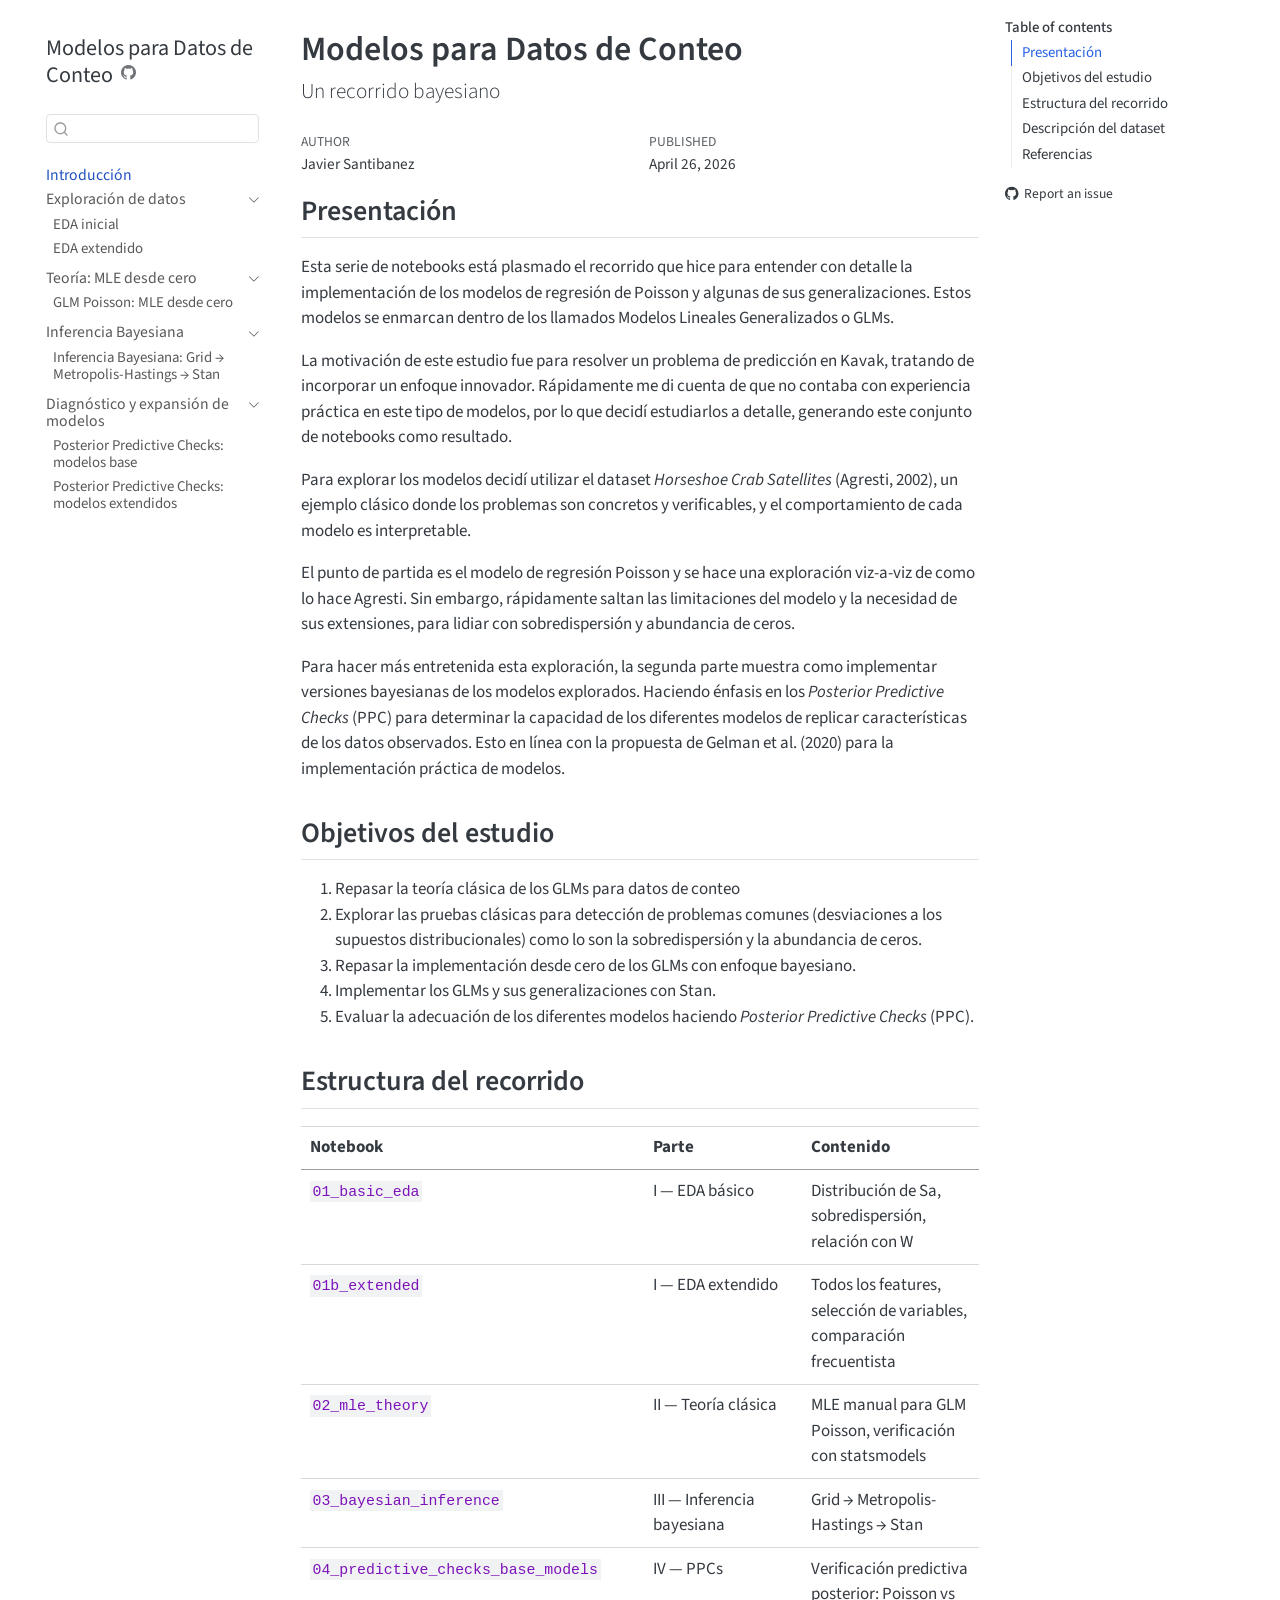
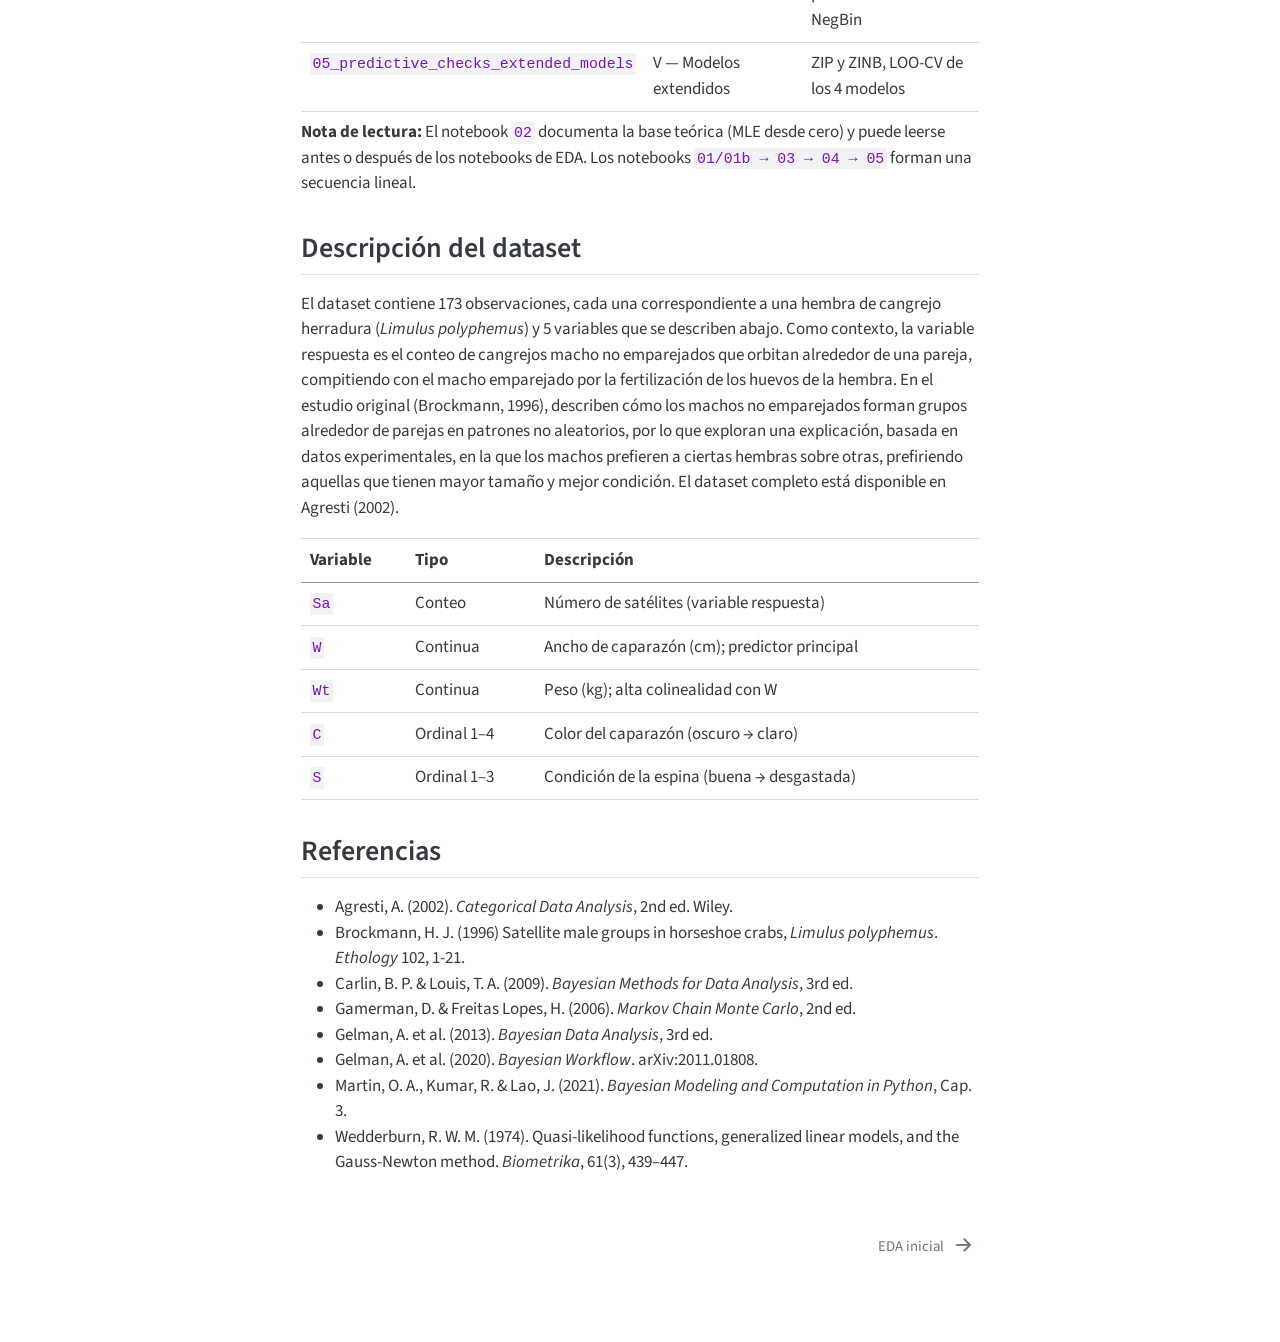
==== commit f5d15830: "Built site for gh-pages" ====
--- a/index.html
+++ b/index.html
@@ -35,7 +35,7 @@
 <script src="site_libs/quarto-search/fuse.min.js"></script>
 <script src="site_libs/quarto-search/quarto-search.js"></script>
 <meta name="quarto:offset" content="./">
-<link href="./notebooks/00_introduccion.html" rel="next">
+<link href="./notebooks/01_basic_eda.html" rel="next">
 <script src="site_libs/quarto-html/quarto.js" type="module"></script>
 <script src="site_libs/quarto-html/tabsets/tabsets.js" type="module"></script>
 <script src="site_libs/quarto-html/popper.min.js"></script>
@@ -86,7 +86,7 @@
       <button type="button" class="quarto-btn-toggle btn" data-bs-toggle="collapse" role="button" data-bs-target=".quarto-sidebar-collapse-item" aria-controls="quarto-sidebar" aria-expanded="false" aria-label="Toggle sidebar navigation" onclick="if (window.quartoToggleHeadroom) { window.quartoToggleHeadroom(); }">
         <i class="bi bi-layout-text-sidebar-reverse"></i>
       </button>
-        <nav class="quarto-page-breadcrumbs" aria-label="breadcrumb"><ol class="breadcrumb"><li class="breadcrumb-item"><a href="./index.html"><span class="chapter-title">Prefacio</span></a></li></ol></nav>
+        <nav class="quarto-page-breadcrumbs" aria-label="breadcrumb"><ol class="breadcrumb"><li class="breadcrumb-item"><a href="./index.html"><span class="chapter-title">Introducción</span></a></li></ol></nav>
         <a class="flex-grow-1" role="navigation" data-bs-toggle="collapse" data-bs-target=".quarto-sidebar-collapse-item" aria-controls="quarto-sidebar" aria-expanded="false" aria-label="Toggle sidebar navigation" onclick="if (window.quartoToggleHeadroom) { window.quartoToggleHeadroom(); }">      
         </a>
       <button type="button" class="btn quarto-search-button" aria-label="Search" onclick="window.quartoOpenSearch();">
@@ -116,7 +116,7 @@
     <ul class="list-unstyled mt-1">
         <li class="sidebar-item">
   <div class="sidebar-item-container"> 
-  <a href="./index.html" class="sidebar-item-text sidebar-link active"><span class="chapter-title">Prefacio</span></a>
+  <a href="./index.html" class="sidebar-item-text sidebar-link active"><span class="chapter-title">Introducción</span></a>
   </div>
 </li>
         <li class="sidebar-item sidebar-item-section">
@@ -130,17 +130,12 @@
       <ul id="quarto-sidebar-section-1" class="collapse list-unstyled sidebar-section depth1 show">  
           <li class="sidebar-item">
   <div class="sidebar-item-container"> 
-  <a href="./notebooks/00_introduccion.html" class="sidebar-item-text sidebar-link"><span class="chapter-title">Modelos para Datos de Conteo: Un Recorrido Bayesiano</span></a>
+  <a href="./notebooks/01_basic_eda.html" class="sidebar-item-text sidebar-link"><span class="chapter-title">EDA inicial</span></a>
   </div>
 </li>
           <li class="sidebar-item">
   <div class="sidebar-item-container"> 
-  <a href="./notebooks/01_eda_frecuentista.html" class="sidebar-item-text sidebar-link"><span class="chapter-title">01 — EDA Frecuentista: Sobredispersión y relación con W</span></a>
-  </div>
-</li>
-          <li class="sidebar-item">
-  <div class="sidebar-item-container"> 
-  <a href="./notebooks/01b_eda_general.html" class="sidebar-item-text sidebar-link"><span class="chapter-title">01b — EDA General y Modelos Frecuentistas con Todos los Features</span></a>
+  <a href="./notebooks/01b_extended.html" class="sidebar-item-text sidebar-link"><span class="chapter-title">EDA extendido</span></a>
   </div>
 </li>
       </ul>
@@ -156,7 +151,7 @@
       <ul id="quarto-sidebar-section-2" class="collapse list-unstyled sidebar-section depth1 show">  
           <li class="sidebar-item">
   <div class="sidebar-item-container"> 
-  <a href="./notebooks/02_mle_datos_simulados.html" class="sidebar-item-text sidebar-link"><span class="chapter-title">Parte I: GLM Poisson — Estimación por Máxima Verosimilitud</span></a>
+  <a href="./notebooks/02_mle_theory.html" class="sidebar-item-text sidebar-link"><span class="chapter-title">GLM Poisson: MLE desde cero</span></a>
   </div>
 </li>
       </ul>
@@ -172,7 +167,7 @@
       <ul id="quarto-sidebar-section-3" class="collapse list-unstyled sidebar-section depth1 show">  
           <li class="sidebar-item">
   <div class="sidebar-item-container"> 
-  <a href="./notebooks/03_inferencia_bayesiana.html" class="sidebar-item-text sidebar-link"><span class="chapter-title">03 — Inferencia Bayesiana: Grid → Metropolis-Hastings → Stan</span></a>
+  <a href="./notebooks/03_bayesian_inference.html" class="sidebar-item-text sidebar-link"><span class="chapter-title">Inferencia Bayesiana: Grid → Metropolis-Hastings → Stan</span></a>
   </div>
 </li>
       </ul>
@@ -188,12 +183,12 @@
       <ul id="quarto-sidebar-section-4" class="collapse list-unstyled sidebar-section depth1 show">  
           <li class="sidebar-item">
   <div class="sidebar-item-container"> 
-  <a href="./notebooks/04_predictive_checks_base_models.html" class="sidebar-item-text sidebar-link"><span class="chapter-title">04 — Posterior Predictive Checks: Evaluación de Sobredispersión</span></a>
+  <a href="./notebooks/04_predictive_checks_base_models.html" class="sidebar-item-text sidebar-link"><span class="chapter-title">Posterior Predictive Checks: modelos base</span></a>
   </div>
 </li>
           <li class="sidebar-item">
   <div class="sidebar-item-container"> 
-  <a href="./notebooks/05_extended_models.html" class="sidebar-item-text sidebar-link"><span class="chapter-title">05 — Modelos Extendidos: ZIP y ZINB</span></a>
+  <a href="./notebooks/05_predictive_checks_extended_models.html" class="sidebar-item-text sidebar-link"><span class="chapter-title">Posterior Predictive Checks: modelos extendidos</span></a>
   </div>
 </li>
       </ul>
@@ -203,8 +198,18 @@
 </nav>
 <div id="quarto-sidebar-glass" class="quarto-sidebar-collapse-item" data-bs-toggle="collapse" data-bs-target=".quarto-sidebar-collapse-item"></div>
 <!-- margin-sidebar -->
-    <div id="quarto-margin-sidebar" class="sidebar margin-sidebar zindex-bottom">
-        
+    <div id="quarto-margin-sidebar" class="sidebar margin-sidebar">
+        <nav id="TOC" role="doc-toc" class="toc-active">
+    <h2 id="toc-title">Table of contents</h2>
+   
+  <ul>
+  <li><a href="#presentación" id="toc-presentación" class="nav-link active" data-scroll-target="#presentación">Presentación</a></li>
+  <li><a href="#objetivos-del-estudio" id="toc-objetivos-del-estudio" class="nav-link" data-scroll-target="#objetivos-del-estudio">Objetivos del estudio</a></li>
+  <li><a href="#estructura-del-recorrido" id="toc-estructura-del-recorrido" class="nav-link" data-scroll-target="#estructura-del-recorrido">Estructura del recorrido</a></li>
+  <li><a href="#descripción-del-dataset" id="toc-descripción-del-dataset" class="nav-link" data-scroll-target="#descripción-del-dataset">Descripción del dataset</a></li>
+  <li><a href="#referencias" id="toc-referencias" class="nav-link" data-scroll-target="#referencias">Referencias</a></li>
+  </ul>
+<div class="toc-actions"><ul><li><a href="https://github.com/ScJavier/bayesian-glm-count-data/issues/new" class="toc-action"><i class="bi bi-github"></i>Report an issue</a></li></ul></div></nav>
     </div>
 <!-- main -->
 <main class="content" id="quarto-document-content">
@@ -241,21 +246,129 @@
 </header>
 
 
-<p>Este recorrido nació de un problema aplicado: predecir ventas en un entorno de inventario disperso, donde la regresión Poisson resultó insuficiente. La sobredispersión llevó a explorar Binomial Negativa, el exceso de ceros a modelos Zero-Inflated, y la necesidad de cuantificar incertidumbre al paradigma bayesiano.</p>
-<p>El dataset <strong>Horseshoe Crab Satellites</strong> (Agresti 2002) es el vehículo: n=173 observaciones con sobredispersión D≈3.38 y ~33% de ceros, suficiente para que los problemas sean reales y verificables pero pequeño para que el comportamiento de cada modelo sea transparente.</p>
-<p>El recorrido documenta el proceso tal como ocurrió — incluyendo los callejones sin salida y las preguntas que abrió cada modelo — no como un tutorial diseñado con el resultado final en mente.</p>
-<hr>
-<p><strong>Estructura:</strong></p>
+<section id="presentación" class="level2">
+<h2 class="anchored" data-anchor-id="presentación">Presentación</h2>
+<p>Esta serie de notebooks está plasmado el recorrido que hice para entender con detalle la implementación de los modelos de regresión de Poisson y algunas de sus generalizaciones. Estos modelos se enmarcan dentro de los llamados Modelos Lineales Generalizados o GLMs.</p>
+<p>La motivación de este estudio fue para resolver un problema de predicción en Kavak, tratando de incorporar un enfoque innovador. Rápidamente me di cuenta de que no contaba con experiencia práctica en este tipo de modelos, por lo que decidí estudiarlos a detalle, generando este conjunto de notebooks como resultado.</p>
+<p>Para explorar los modelos decidí utilizar el dataset <em>Horseshoe Crab Satellites</em> (Agresti, 2002), un ejemplo clásico donde los problemas son concretos y verificables, y el comportamiento de cada modelo es interpretable.</p>
+<p>El punto de partida es el modelo de regresión Poisson y se hace una exploración viz-a-viz de como lo hace Agresti. Sin embargo, rápidamente saltan las limitaciones del modelo y la necesidad de sus extensiones, para lidiar con sobredispersión y abundancia de ceros.</p>
+<p>Para hacer más entretenida esta exploración, la segunda parte muestra como implementar versiones bayesianas de los modelos explorados. Haciendo énfasis en los <em>Posterior Predictive Checks</em> (PPC) para determinar la capacidad de los diferentes modelos de replicar características de los datos observados. Esto en línea con la propuesta de Gelman et al.&nbsp;(2020) para la implementación práctica de modelos.</p>
+</section>
+<section id="objetivos-del-estudio" class="level2">
+<h2 class="anchored" data-anchor-id="objetivos-del-estudio">Objetivos del estudio</h2>
+<ol type="1">
+<li>Repasar la teoría clásica de los GLMs para datos de conteo</li>
+<li>Explorar las pruebas clásicas para detección de problemas comunes (desviaciones a los supuestos distribucionales) como lo son la sobredispersión y la abundancia de ceros.</li>
+<li>Repasar la implementación desde cero de los GLMs con enfoque bayesiano.</li>
+<li>Implementar los GLMs y sus generalizaciones con Stan.</li>
+<li>Evaluar la adecuación de los diferentes modelos haciendo <em>Posterior Predictive Checks</em> (PPC).</li>
+</ol>
+</section>
+<section id="estructura-del-recorrido" class="level2">
+<h2 class="anchored" data-anchor-id="estructura-del-recorrido">Estructura del recorrido</h2>
+<table class="caption-top table">
+<colgroup>
+<col style="width: 33%">
+<col style="width: 33%">
+<col style="width: 33%">
+</colgroup>
+<thead>
+<tr class="header">
+<th>Notebook</th>
+<th>Parte</th>
+<th>Contenido</th>
+</tr>
+</thead>
+<tbody>
+<tr class="odd">
+<td><code>01_basic_eda</code></td>
+<td>I — EDA básico</td>
+<td>Distribución de Sa, sobredispersión, relación con W</td>
+</tr>
+<tr class="even">
+<td><code>01b_extended</code></td>
+<td>I — EDA extendido</td>
+<td>Todos los features, selección de variables, comparación frecuentista</td>
+</tr>
+<tr class="odd">
+<td><code>02_mle_theory</code></td>
+<td>II — Teoría clásica</td>
+<td>MLE manual para GLM Poisson, verificación con statsmodels</td>
+</tr>
+<tr class="even">
+<td><code>03_bayesian_inference</code></td>
+<td>III — Inferencia bayesiana</td>
+<td>Grid → Metropolis-Hastings → Stan</td>
+</tr>
+<tr class="odd">
+<td><code>04_predictive_checks_base_models</code></td>
+<td>IV — PPCs</td>
+<td>Verificación predictiva posterior: Poisson vs NegBin</td>
+</tr>
+<tr class="even">
+<td><code>05_predictive_checks_extended_models</code></td>
+<td>V — Modelos extendidos</td>
+<td>ZIP y ZINB, LOO-CV de los 4 modelos</td>
+</tr>
+</tbody>
+</table>
+<p><strong>Nota de lectura:</strong> El notebook <code>02</code> documenta la base teórica (MLE desde cero) y puede leerse antes o después de los notebooks de EDA. Los notebooks <code>01/01b → 03 → 04 → 05</code> forman una secuencia lineal.</p>
+</section>
+<section id="descripción-del-dataset" class="level2">
+<h2 class="anchored" data-anchor-id="descripción-del-dataset">Descripción del dataset</h2>
+<p>El dataset contiene 173 observaciones, cada una correspondiente a una hembra de cangrejo herradura (<em>Limulus polyphemus</em>) y 5 variables que se describen abajo. Como contexto, la variable respuesta es el conteo de cangrejos macho no emparejados que orbitan alrededor de una pareja, compitiendo con el macho emparejado por la fertilización de los huevos de la hembra. En el estudio original (Brockmann, 1996), describen cómo los machos no emparejados forman grupos alrededor de parejas en patrones no aleatorios, por lo que exploran una explicación, basada en datos experimentales, en la que los machos prefieren a ciertas hembras sobre otras, prefiriendo aquellas que tienen mayor tamaño y mejor condición. El dataset completo está disponible en Agresti (2002).</p>
+<table class="caption-top table">
+<thead>
+<tr class="header">
+<th>Variable</th>
+<th>Tipo</th>
+<th>Descripción</th>
+</tr>
+</thead>
+<tbody>
+<tr class="odd">
+<td><code>Sa</code></td>
+<td>Conteo</td>
+<td>Número de satélites (variable respuesta)</td>
+</tr>
+<tr class="even">
+<td><code>W</code></td>
+<td>Continua</td>
+<td>Ancho de caparazón (cm); predictor principal</td>
+</tr>
+<tr class="odd">
+<td><code>Wt</code></td>
+<td>Continua</td>
+<td>Peso (kg); alta colinealidad con W</td>
+</tr>
+<tr class="even">
+<td><code>C</code></td>
+<td>Ordinal 1–4</td>
+<td>Color del caparazón (oscuro → claro)</td>
+</tr>
+<tr class="odd">
+<td><code>S</code></td>
+<td>Ordinal 1–3</td>
+<td>Condición de la espina (buena → desgastada)</td>
+</tr>
+</tbody>
+</table>
+</section>
+<section id="referencias" class="level2">
+<h2 class="anchored" data-anchor-id="referencias">Referencias</h2>
 <ul>
-<li><em>Exploración de datos</em>: EDA básico y extendido, selección de variables frecuentista</li>
-<li><em>Teoría — MLE</em>: GLM Poisson desde cero (log-verosimilitud, gradiente, IRLS)</li>
-<li><em>Inferencia Bayesiana</em>: Grid → Metropolis-Hastings → Stan</li>
-<li><em>Diagnóstico</em>: Posterior Predictive Checks para Poisson y NegBin</li>
-<li><em>Expansión</em>: modelos ZIP y ZINB, LOO-CV de los cuatro modelos</li>
+<li>Agresti, A. (2002). <em>Categorical Data Analysis</em>, 2nd ed.&nbsp;Wiley.</li>
+<li>Brockmann, H. J. (1996) Satellite male groups in horseshoe crabs, <em>Limulus polyphemus</em>. <em>Ethology</em> 102, 1-21.</li>
+<li>Carlin, B. P. &amp; Louis, T. A. (2009). <em>Bayesian Methods for Data Analysis</em>, 3rd ed.</li>
+<li>Gamerman, D. &amp; Freitas Lopes, H. (2006). <em>Markov Chain Monte Carlo</em>, 2nd ed.</li>
+<li>Gelman, A. et al.&nbsp;(2013). <em>Bayesian Data Analysis</em>, 3rd ed.</li>
+<li>Gelman, A. et al.&nbsp;(2020). <em>Bayesian Workflow</em>. arXiv:2011.01808.</li>
+<li>Martin, O. A., Kumar, R. &amp; Lao, J. (2021). <em>Bayesian Modeling and Computation in Python</em>, Cap. 3.</li>
+<li>Wedderburn, R. W. M. (1974). Quasi-likelihood functions, generalized linear models, and the Gauss-Newton method. <em>Biometrika</em>, 61(3), 439–447.</li>
 </ul>
-<p>Código disponible en <a href="https://github.com/ScJavier/bayesian-glm-count-data">GitHub</a>.</p>
-
-
+
+
+</section>
 
 </main> <!-- /main -->
 <script id="quarto-html-after-body" type="application/javascript">
@@ -662,8 +775,8 @@
   <div class="nav-page nav-page-previous">
   </div>
   <div class="nav-page nav-page-next">
-      <a href="./notebooks/00_introduccion.html" class="pagination-link" aria-label="Modelos para Datos de Conteo: Un Recorrido Bayesiano">
-        <span class="nav-page-text"><span class="chapter-title">Modelos para Datos de Conteo: Un Recorrido Bayesiano</span></span> <i class="bi bi-arrow-right-short"></i>
+      <a href="./notebooks/01_basic_eda.html" class="pagination-link" aria-label="EDA inicial">
+        <span class="nav-page-text"><span class="chapter-title">EDA inicial</span></span> <i class="bi bi-arrow-right-short"></i>
       </a>
   </div>
 </nav>
@@ -672,4 +785,4 @@
 
 
 
-<footer class="footer"><div class="nav-footer"><div class="nav-footer-center"><div class="toc-actions"><ul><li><a href="https://github.com/ScJavier/bayesian-glm-count-data/issues/new" class="toc-action"><i class="bi bi-github"></i>Report an issue</a></li></ul></div></div></div></footer></body></html>+<footer class="footer"><div class="nav-footer"><div class="nav-footer-center"><div class="toc-actions d-sm-block d-md-none"><ul><li><a href="https://github.com/ScJavier/bayesian-glm-count-data/issues/new" class="toc-action"><i class="bi bi-github"></i>Report an issue</a></li></ul></div></div></div></footer></body></html>
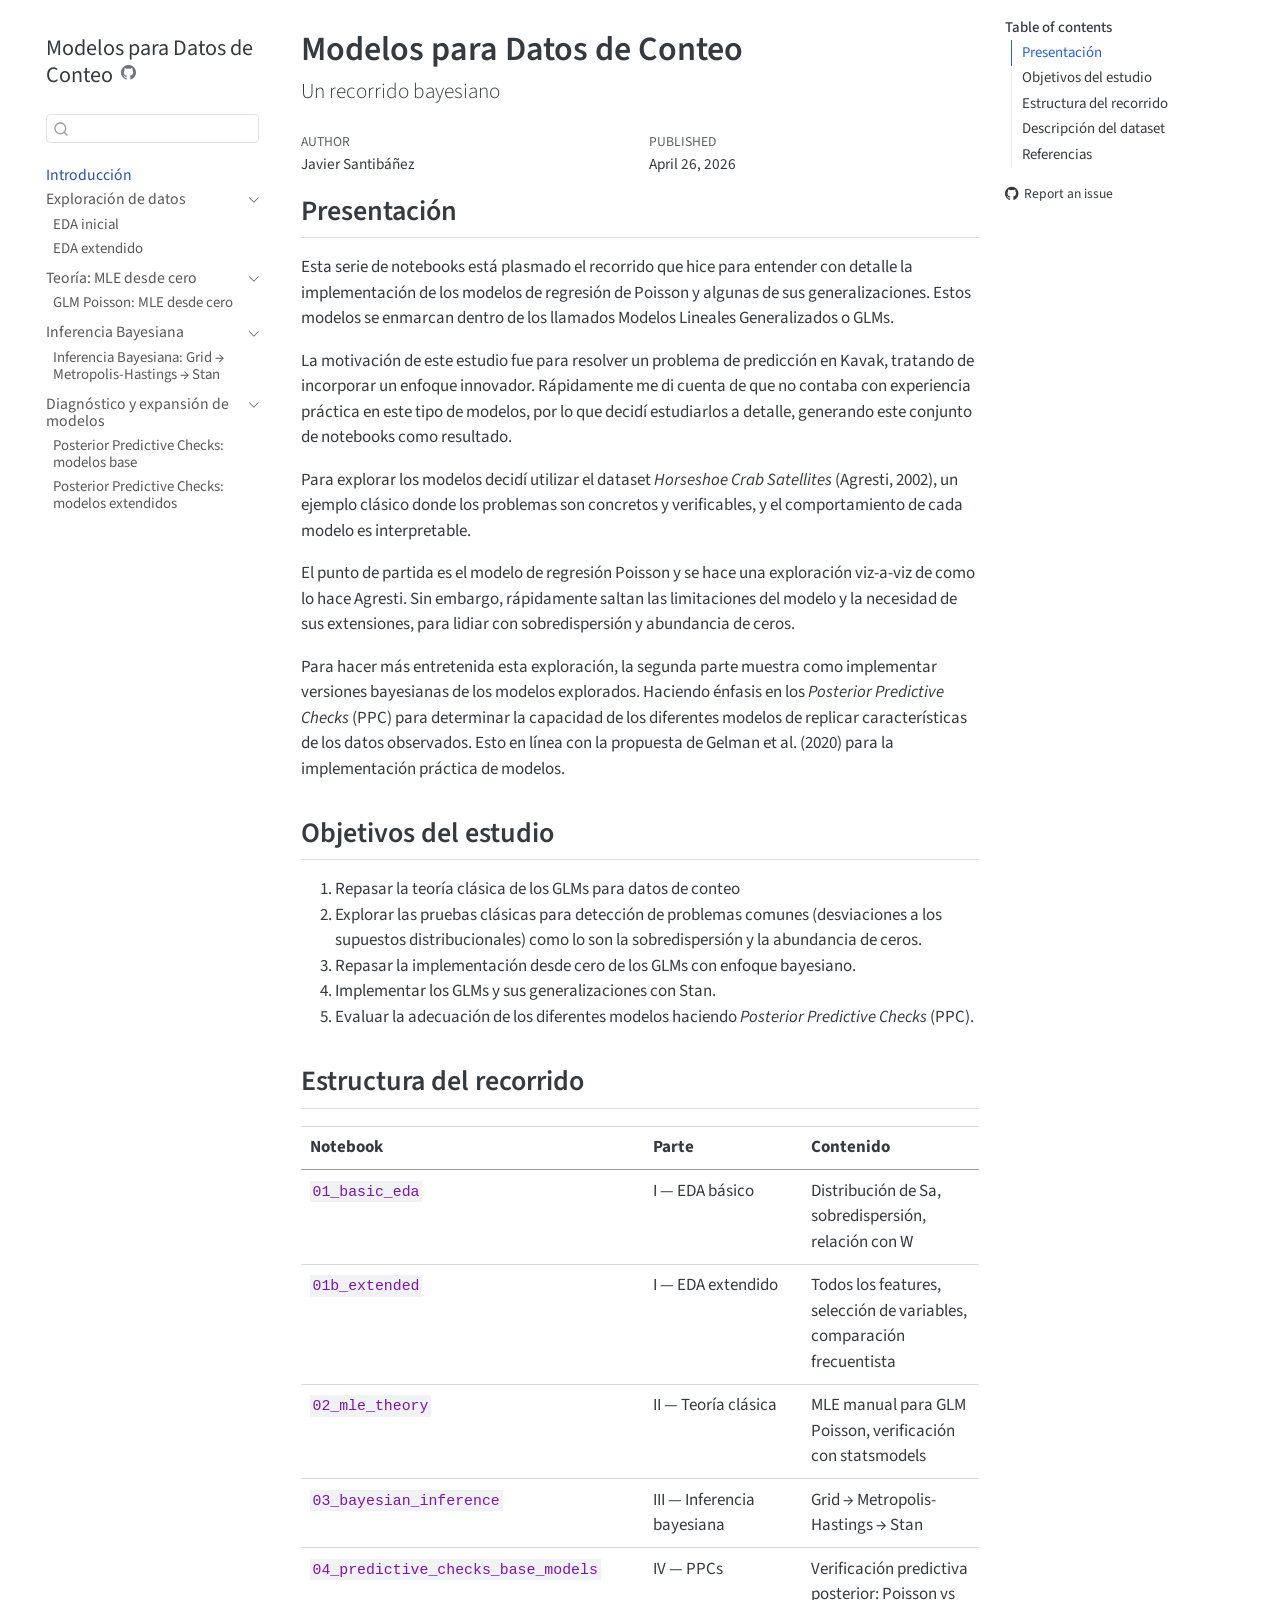
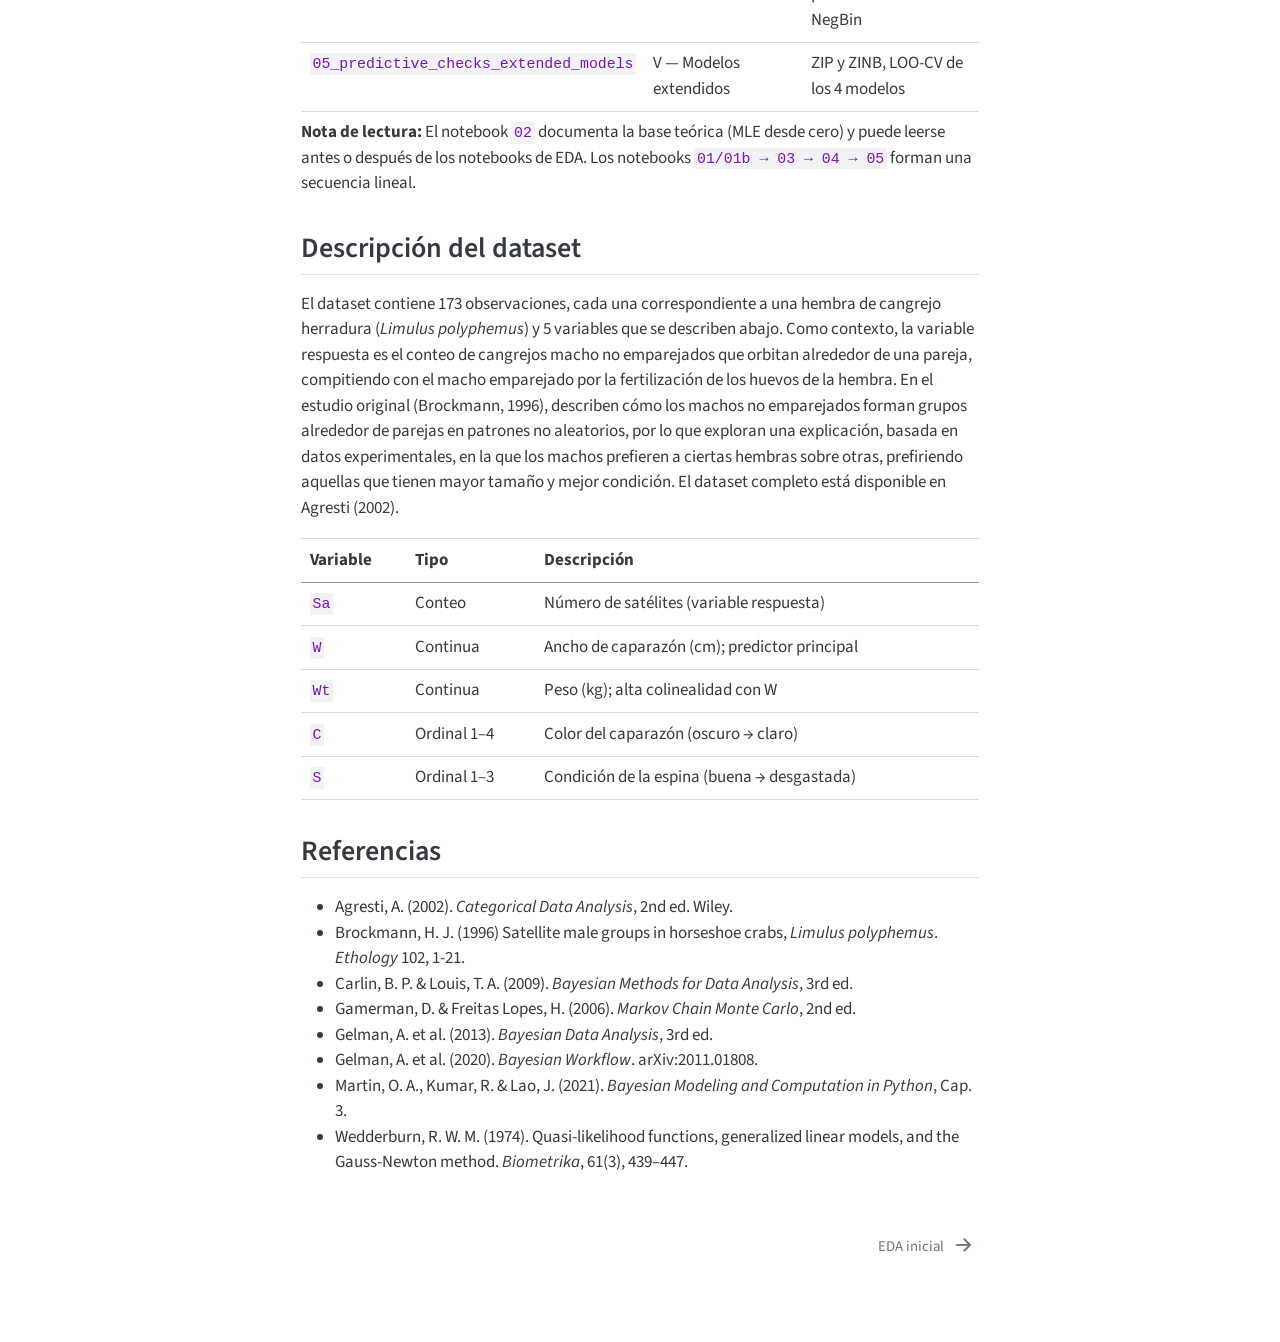
==== commit addb3a84: "Built site for gh-pages" ====
--- a/index.html
+++ b/index.html
@@ -6,7 +6,7 @@
 
 <meta name="viewport" content="width=device-width, initial-scale=1.0, user-scalable=yes">
 
-<meta name="author" content="Javier Santibanez">
+<meta name="author" content="Javier Santibáñez">
 <meta name="dcterms.date" content="2026-04-26">
 
 <title>Modelos para Datos de Conteo</title>
@@ -227,7 +227,7 @@
     <div>
     <div class="quarto-title-meta-heading">Author</div>
     <div class="quarto-title-meta-contents">
-             <p>Javier Santibanez </p>
+             <p>Javier Santibáñez </p>
           </div>
   </div>
     
